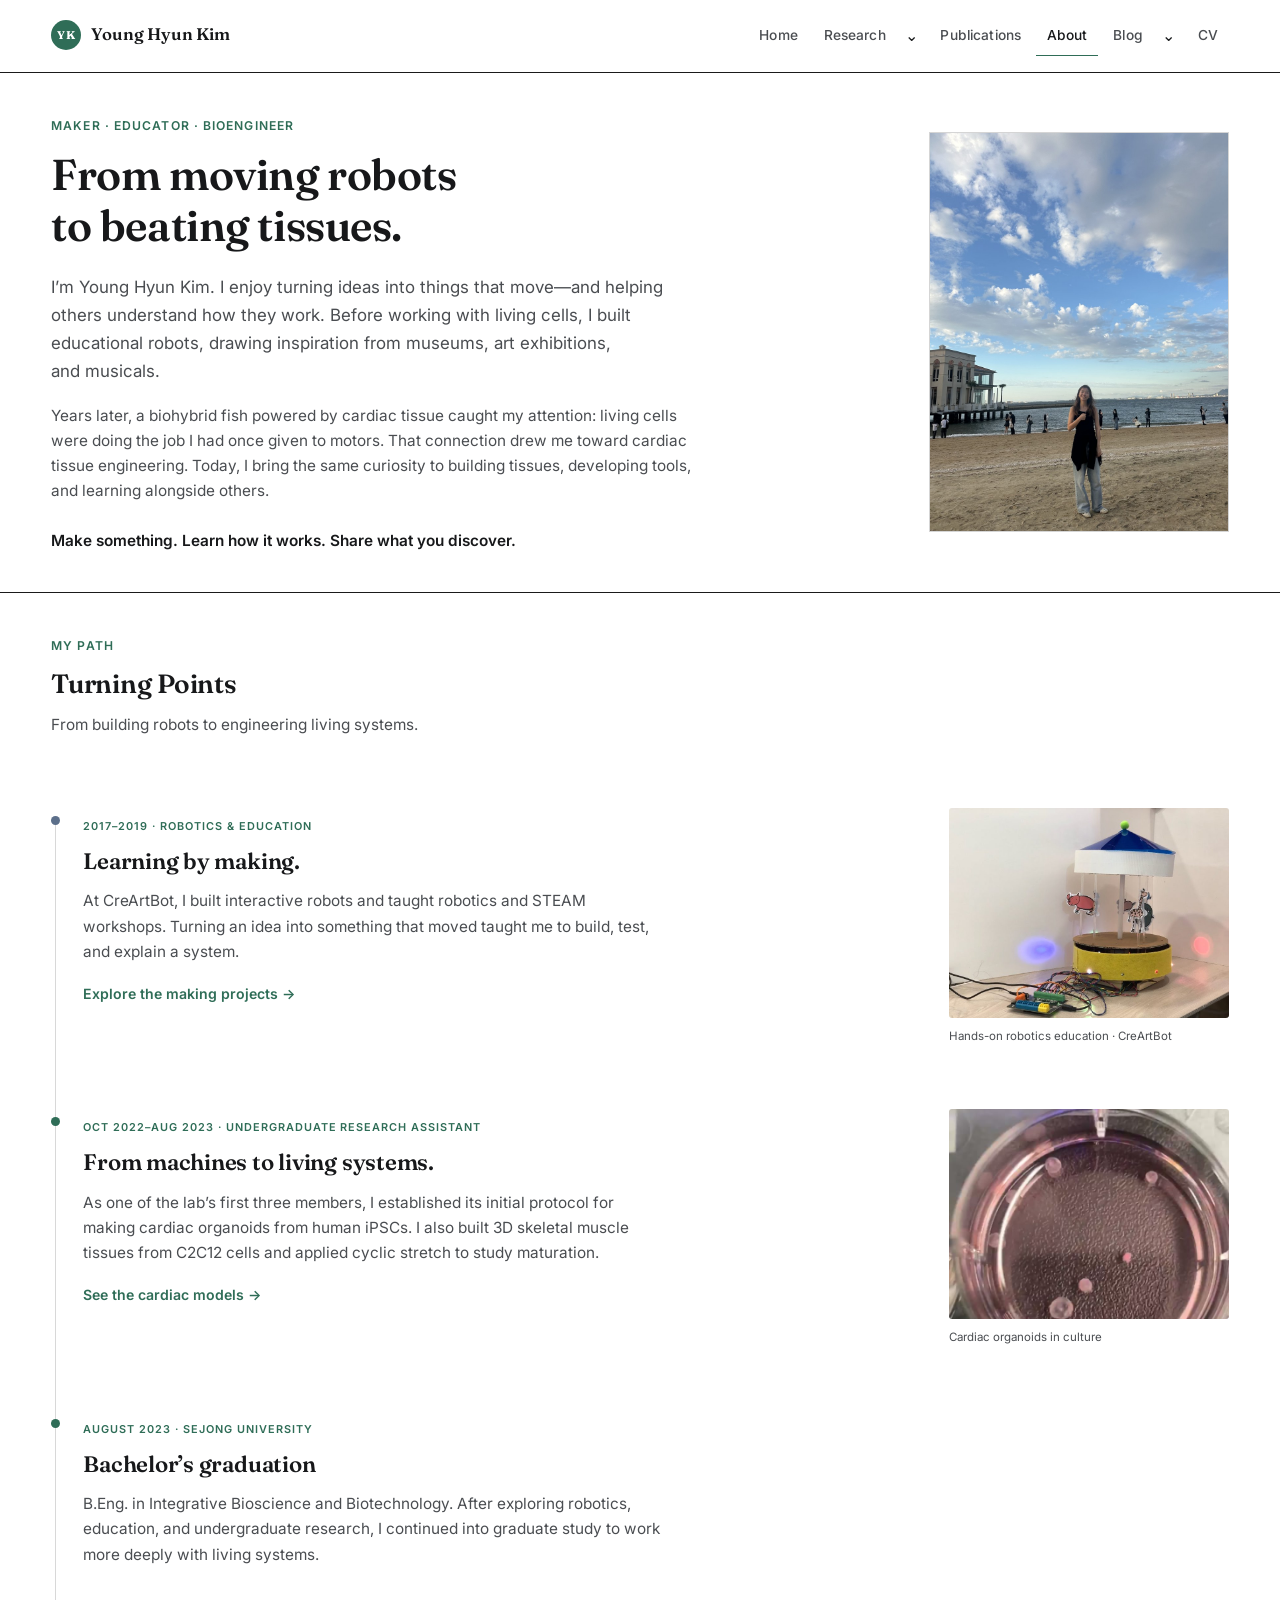
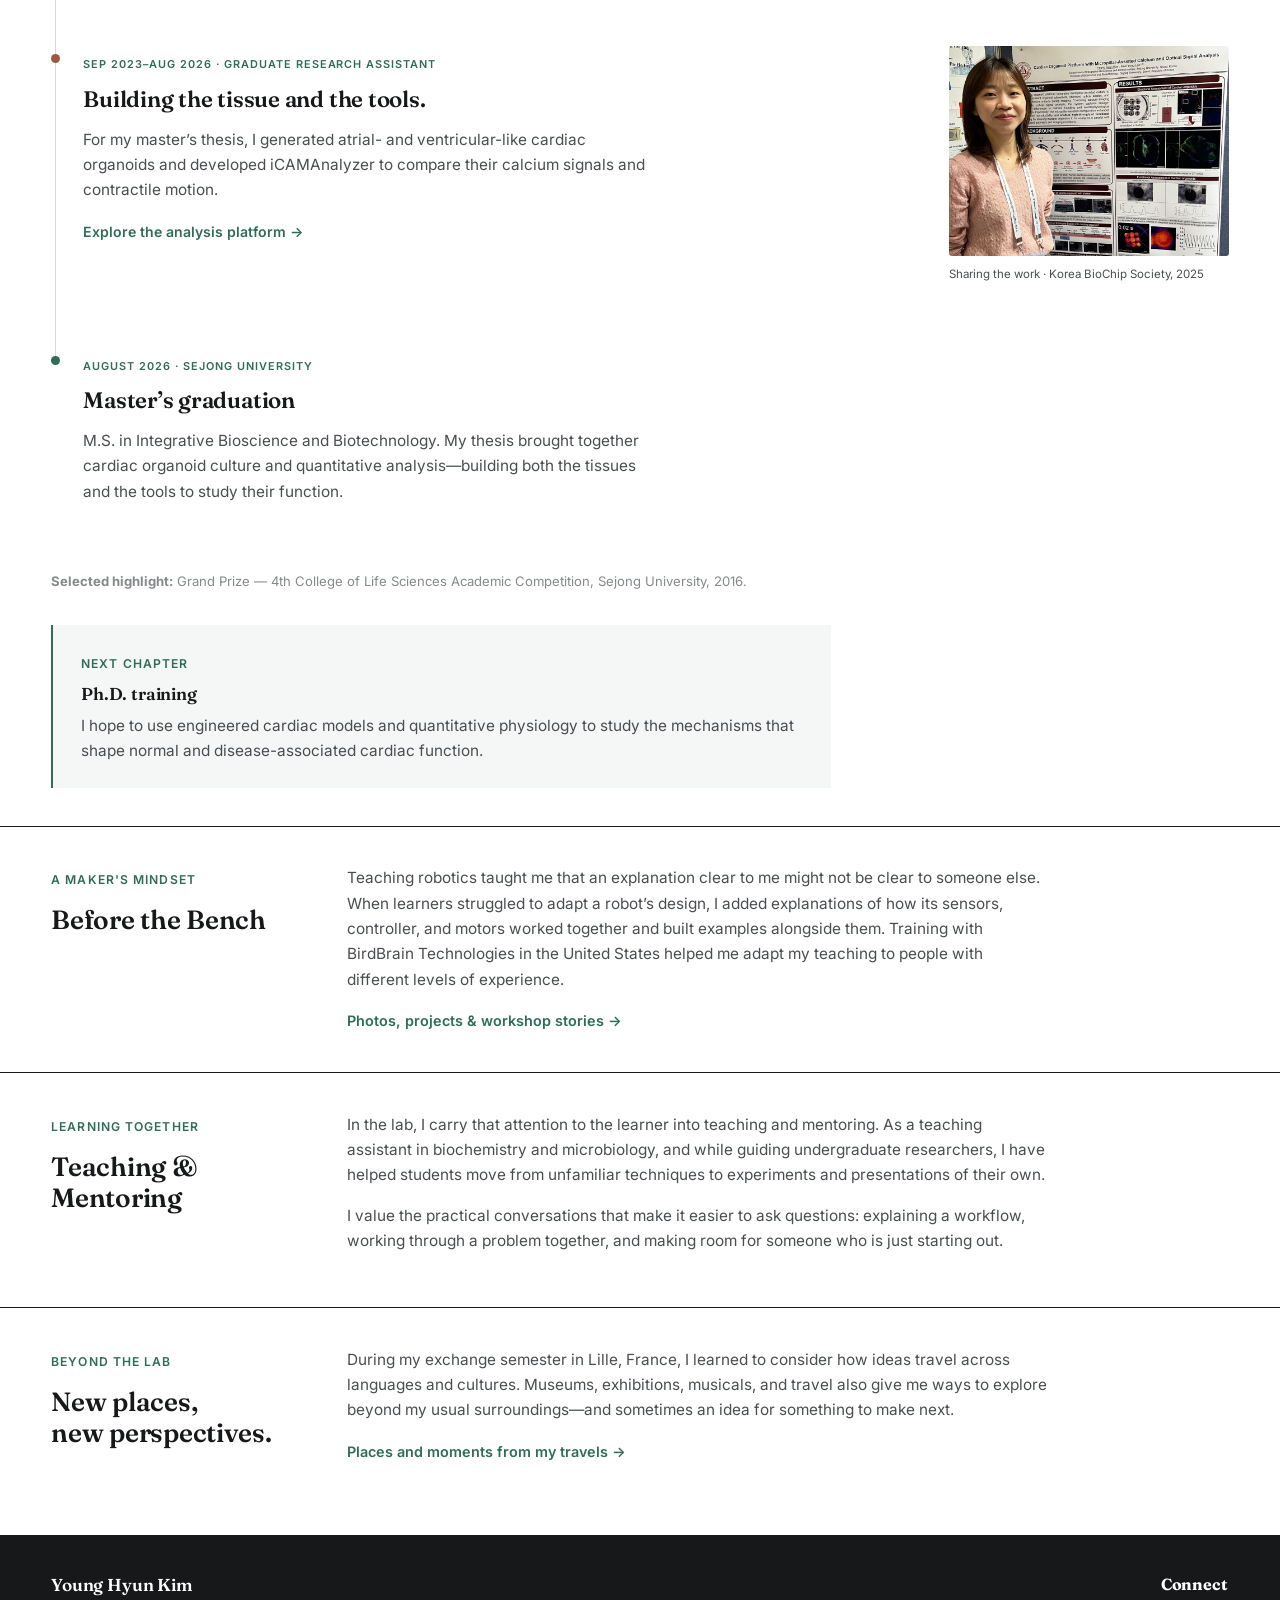
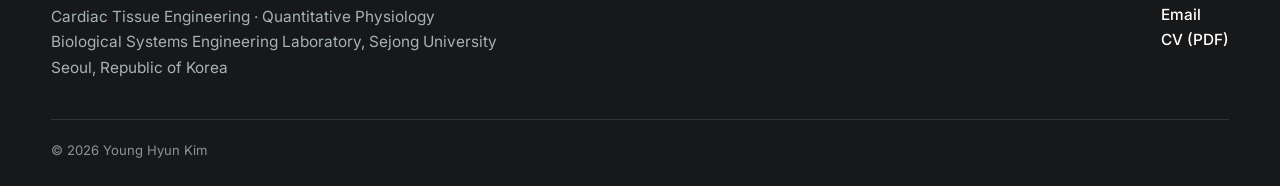
==== about.html @ 1a358a31 "Update all CV PDFs and links; add November 2026 BioChip poster" ====
<!DOCTYPE html>

<html lang="en">
<head>
<meta charset="utf-8"/>
<meta content="width=device-width, initial-scale=1.0" name="viewport"/>
<title>About — Young Hyun Kim</title>

<link href="assets/img/favicon.svg" rel="icon" type="image/svg+xml"/>
<link href="https://fonts.googleapis.com" rel="preconnect"/>
<link href="https://fonts.googleapis.com/css2?family=Fraunces:opsz,wght@9..144,400..900&amp;family=Inter:wght@400;500;600;700&amp;display=swap" rel="stylesheet"/>
<link href="css/style.css?v=20261011" rel="stylesheet"/>
<link href="css/about.css?v=20261021-pins" rel="stylesheet"/>
<meta content="Young Hyun Kim is a bioengineering researcher at Sejong University working on cardiac organoids, quantitative imaging, and instrumentation." name="description"/><meta content="About — Young Hyun Kim" property="og:title"/><meta content="Young Hyun Kim is a bioengineering researcher at Sejong University working on cardiac organoids, quantitative imaging, and instrumentation." property="og:description"/><meta content="website" property="og:type"/><meta content="https://younghyunkim1062.github.io/about.html" property="og:url"/><link href="https://younghyunkim1062.github.io/about.html" rel="canonical"/><style>.nav-links > .has-dropdown{display:flex;flex-wrap:wrap;align-items:center}.nav-links > .has-dropdown > .dropdown{flex-basis:100%}</style><link rel="stylesheet" href="css/responsive.css?v=20261107">
</head>
<body><a class="skip-link" href="#main-content">Skip to content</a>
<header class="site-header">
<nav class="nav">
<a class="brand" href="index.html"><span class="badge"><span>YK</span></span>Young Hyun Kim</a>
<button aria-label="Toggle navigation" class="nav-toggle"><span></span><span></span><span></span></button>
<ul class="nav-links">
<li><a class="nav-link" href="index.html">Home</a></li>
<li class="has-dropdown">
<a class="nav-link" href="research.html">Research</a>
<div class="dropdown"><a href="research.html">Overview</a><a href="figures.html">Figures &amp; Illustration</a></div>
</li>
<li><a class="nav-link" href="publications.html">Publications</a></li>
<li><a class="nav-link active" href="about.html">About</a></li>
<li class="has-dropdown">
<a class="nav-link" href="blog.html">Blog</a>
<div class="dropdown"><a href="blog.html">Overview</a><a href="blog-travel.html">Travel</a><a href="blog-making.html">Making</a><a href="blog-gallery.html">Under the Scope</a></div>
</li>
<li><a class="nav-link" href="assets/CV_Younghyun_Kim_20261107.pdf" rel="noopener" target="_blank">CV</a></li>
</ul>
</nav>
</header><main id="main-content">
<section class="tight about-intro">
<div class="container hero-grid">
<div>
<span class="eyebrow">Maker · Educator · Bioengineer</span>
<h1>From moving robots<br/>to beating tissues.</h1>
<p class="about-lead">I’m Young Hyun Kim. I enjoy turning ideas into things that move—and helping others understand how they work. Before working with living cells, I built educational robots, drawing inspiration from museums, art exhibitions, and musicals.</p>
<p>Years later, a biohybrid fish powered by cardiac tissue caught my attention: living cells were doing the job I had once given to motors. That connection drew me toward cardiac tissue engineering. Today, I bring the same curiosity to building tissues, developing tools, and learning alongside others.</p>
<p class="about-thread">Make something. Learn how it works. Share what you discover.</p>
</div>
<div class="about-profile-wrap"><img class="about-profile-photo" src="assets/img/profile.jpg" alt="Young Hyun Kim standing by the sea" width="900" height="1200" decoding="async"/></div>
</div>
</section>
<section aria-labelledby="turning-points-heading" class="tight section-divider" id="turning-points">
<div class="container">
<div class="section-head">
<span class="eyebrow">My path</span>
<h2 id="turning-points-heading">Turning Points</h2>
<p>From building robots to engineering living systems.</p>
</div>
<ol class="about-path">
<li class="about-path-step">
<span class="about-step-pin" style="background:var(--magenta);" aria-hidden="true"></span>
<div class="about-step-copy">
<span class="eyebrow">2017–2019 · Robotics &amp; education</span>
<h3>Learning by making.</h3>
<p>At CreArtBot, I built interactive robots and taught robotics and STEAM workshops. Turning an idea into something that moved taught me to build, test, and explain a system.</p>
<a href="blog-making.html">Explore the making projects →</a>
</div>
<figure class="about-step-media">
<a href="blog-making.html"><img src="assets/img/making/carousel.jpg" alt="A motor-driven paper carousel with LEDs and a Hummingbird controller" loading="lazy" width="1200" height="900"/></a>
<figcaption>Hands-on robotics education · CreArtBot</figcaption>
</figure>
</li>
<li class="about-path-step">
<span class="about-step-pin" style="background:var(--primary);" aria-hidden="true"></span>
<div class="about-step-copy">
<span class="eyebrow">Oct 2022–Aug 2023 · Undergraduate research assistant</span>
<h3>From machines to living systems.</h3>
<p>As one of the lab’s first three members, I established its initial protocol for making cardiac organoids from human iPSCs. I also built 3D skeletal muscle tissues from C2C12 cells and applied cyclic stretch to study maturation. </p>
<a href="research.html#models">See the cardiac models →</a>
</div>
<figure class="about-step-media">
<a href="research.html#models"><img class="about-culture-photo" src="assets/img/scope/organoid-02.jpg" alt="Cardiac organoids in a culture plate" loading="lazy" width="640" height="1138"/></a>
<figcaption>Cardiac organoids in culture</figcaption>
</figure>
</li>
<li class="about-path-step" id="bachelors-graduation">
<span class="about-step-pin" style="background:var(--primary);" aria-hidden="true"></span>
<div class="about-step-copy"><span class="eyebrow">August 2023 · Sejong University</span><h3>Bachelor’s graduation</h3><p>B.Eng. in Integrative Bioscience and Biotechnology. After exploring robotics, education, and undergraduate research, I continued into graduate study to work more deeply with living systems.</p></div>
<!-- Graduation photograph to be added when supplied by Young Hyun. -->
</li>
<li class="about-path-step">
<span class="about-step-pin" style="background:var(--coral);" aria-hidden="true"></span>
<div class="about-step-copy">
<span class="eyebrow">Sep 2023–Aug 2026 · Graduate research assistant</span>
<h3>Building the tissue and the tools.</h3>
<p>For my master’s thesis, I generated atrial- and ventricular-like cardiac organoids and developed iCAMAnalyzer to compare their calcium signals and contractile motion.</p>
<a href="research.html#icamanalyzer">Explore the analysis platform →</a>
</div>
<figure class="about-step-media">
<a href="publications.html"><img class="about-poster-photo" src="assets/img/travel/biochip-jeju-2025.jpg" alt="Young Hyun Kim presenting cardiac organoid research at the 2025 Korea BioChip Society conference" loading="lazy" width="1200" height="1600"/></a>
<figcaption>Sharing the work · Korea BioChip Society, 2025</figcaption>
</figure>
</li>
<li class="about-path-step" id="masters-graduation">
<span class="about-step-pin" style="background:var(--primary);" aria-hidden="true"></span>
<div class="about-step-copy"><span class="eyebrow">August 2026 · Sejong University</span><h3>Master’s graduation</h3><p>M.S. in Integrative Bioscience and Biotechnology. My thesis brought together cardiac organoid culture and quantitative analysis—building both the tissues and the tools to study their function.</p></div>
<!-- Graduation photograph to be added when supplied by Young Hyun. -->
</li>
</ol>
<p class="subtle about-highlight"><strong>Selected highlight:</strong> Grand Prize — 4th College of Life Sciences Academic Competition, Sejong University, 2016.</p>
<div class="about-next">
<span class="eyebrow">Next chapter</span>
<h3>Ph.D. training</h3>
<p class="mb-0">I hope to use engineered cardiac models and quantitative physiology to study the mechanisms that shape normal and disease-associated cardiac function.</p>
</div>
</div>
</section>
<section class="tight section-divider" id="before-the-bench">
<div class="container about-note">
<div><span class="eyebrow">A maker's mindset</span><h2>Before the Bench</h2></div>
<div><p>Teaching robotics taught me that an explanation clear to me might not be clear to someone else. When learners struggled to adapt a robot’s design, I added explanations of how its sensors, controller, and motors worked together and built examples alongside them. Training with BirdBrain Technologies in the United States helped me adapt my teaching to people with different levels of experience.</p><a href="blog-making.html#teaching-and-making">Photos, projects &amp; workshop stories →</a></div>
</div>
</section>
<section class="tight section-divider" id="beyond-the-lab">
<div class="container about-note">
<div><span class="eyebrow">Learning together</span><h2>Teaching &amp; Mentoring</h2></div>
<div><p>In the lab, I carry that attention to the learner into teaching and mentoring. As a teaching assistant in biochemistry and microbiology, and while guiding undergraduate researchers, I have helped students move from unfamiliar techniques to experiments and presentations of their own.</p><p>I value the practical conversations that make it easier to ask questions: explaining a workflow, working through a problem together, and making room for someone who is just starting out.</p></div>
</div>
</section>
<section class="tight section-divider" id="outside-the-lab"><div class="container about-note">
<div><span class="eyebrow">Beyond the lab</span><h2>New places, new perspectives.</h2></div>
<div><p>During my exchange semester in Lille, France, I learned to consider how ideas travel across languages and cultures. Museums, exhibitions, musicals, and travel also give me ways to explore beyond my usual surroundings—and sometimes an idea for something to make next.</p><a href="blog-travel.html">Places and moments from my travels →</a></div>
</div></section>
</main><footer class="site-footer">
<div class="container">
<div class="footer-grid">
<div>
<h3 style="color:#fff;">Young Hyun Kim</h3>
<p class="footer-identity">
<span class="footer-nowrap">Cardiac Tissue Engineering · Quantitative Physiology</span><br/>
<span class="footer-nowrap">Biological Systems Engineering Laboratory, Sejong University</span><br/>
          Seoul, Republic of Korea
        </p>
</div>
<div>
<h4 style="color:#fff;">Connect</h4>
<p><a href="mailto:younghyun.kim1062@gmail.com">Email</a><br/><a href="assets/CV_Younghyun_Kim_20261107.pdf">CV (PDF)</a></p>
</div>
</div>
<div class="footer-note">© 2026 Young Hyun Kim</div>
</div>
</footer>
<script src="js/main.js?v=20261107"></script>
</body>
</html>
---- css/style.css ----
/* ============================================================
   Young Hyun Kim — Portfolio
   Palette: journal / editorial (Science-style restraint)
   ============================================================ */

:root {
  --bg: #ffffff;
  --bg-alt: #ffffff;
  --ink: #17181a;
  --ink-soft: #4a4d51;
  --ink-faint: #86898d;

  --primary: #2f6d57;      /* deep teal — the one decorative accent (buttons, links, nav) */
  --primary-dark: #1c4335;

  /* Muted, low-chroma accents — kept ONLY where color still carries information
     (timeline dots, grad-school track numbers). Everywhere else (tags, eyebrows,
     icon badges) is flattened to ink/gray by the rules below. */
  --coral: #a1573f;        /* muted rust */
  --mustard: #8a7f52;      /* muted olive */
  --magenta: #5c6f8a;      /* muted slate blue */
  --sky: #4f8a79;          /* muted sage-teal */
  --mint: #eef2f0;         /* faint neutral tint, used only for hover states */

  --radius-lg: 4px;
  --radius-md: 3px;
  --radius-sm: 2px;
  --shadow-soft: none;
  --shadow-hover: none;
  --border-thin: 1px solid #e2e2e2;
  --rule: 1px solid #1a1a1a;

  --max-width: 1100px;
}

* { box-sizing: border-box; }

html { scroll-behavior: smooth; }

body {
  margin: 0;
  background: var(--bg);
  color: var(--ink);
  font-family: 'Inter', -apple-system, BlinkMacSystemFont, 'Segoe UI', sans-serif;
  font-size: 16px;
  line-height: 1.65;
  -webkit-font-smoothing: antialiased;
}

h1, h2, h3, h4 {
  font-family: 'Fraunces', 'Inter', sans-serif;
  color: var(--ink);
  line-height: 1.18;
  letter-spacing: -0.01em;
  margin: 0 0 0.5em;
}

h1 { font-size: clamp(1.9rem, 3.4vw, 2.7rem); font-weight: 600; }
h2 { font-size: clamp(1.3rem, 2.2vw, 1.65rem); font-weight: 600; }
h3 { font-size: 1.08rem; font-weight: 600; }

p { margin: 0 0 1em; color: var(--ink-soft); font-size: 0.96rem; }

a { color: var(--primary); text-decoration: none; border-bottom: 1px solid transparent; }
a:hover { color: var(--primary-dark); border-bottom-color: currentColor; }

img { max-width: 100%; display: block; }

.container {
  max-width: var(--max-width);
  margin: 0 auto;
  padding: 0 24px;
}

section { padding: 56px 0; }
section.tight { padding: 32px 0; }

/* ---------------- Nav ---------------- */

.site-header {
  position: sticky;
  top: 0;
  z-index: 100;
  background: rgba(255, 255, 255, 0.96);
  backdrop-filter: blur(6px);
  border-bottom: var(--rule);
}

.nav {
  max-width: var(--max-width);
  margin: 0 auto;
  padding: 16px 24px;
  display: flex;
  align-items: center;
  justify-content: space-between;
  gap: 20px;
}

.brand {
  display: flex;
  align-items: center;
  gap: 10px;
  font-family: 'Fraunces', sans-serif;
  font-weight: 600;
  font-size: 1.05rem;
  color: var(--ink);
  letter-spacing: -0.01em;
}

.brand:hover { color: var(--ink); border-bottom-color: transparent; }

.brand .badge {
  width: 30px;
  height: 30px;
  border-radius: 50%;
  background: var(--primary);
  color: #fff;
  display: flex;
  align-items: center;
  justify-content: center;
  font-size: 0.7rem;
  font-weight: 700;
  letter-spacing: 0.4px;
  flex-shrink: 0;
}

.brand .badge span {
  color: #fff;
}

.nav-links {
  display: flex;
  align-items: center;
  gap: 4px;
  list-style: none;
  margin: 0;
  padding: 0;
  flex-wrap: wrap;
}

.nav-links > li { position: relative; }

.nav-links a.nav-link {
  display: block;
  padding: 8px 12px;
  border-radius: 0;
  font-weight: 500;
  font-size: 0.86rem;
  letter-spacing: 0.01em;
  color: var(--ink-soft);
  white-space: nowrap;
  border-bottom: 1px solid transparent;
}

.nav-links a.nav-link:hover,
.nav-links a.nav-link.active {
  background: none;
  color: var(--ink);
  border-bottom-color: var(--primary);
}

.has-dropdown .dropdown {
  display: none;
  position: absolute;
  top: 110%;
  left: 0;
  background: var(--bg-alt);
  border-radius: 0;
  box-shadow: 0 4px 16px rgba(0,0,0,0.08);
  min-width: 180px;
  padding: 4px;
  border: var(--border-thin);
}

.has-dropdown:hover .dropdown,
.has-dropdown:focus-within .dropdown {
  display: block;
}

.dropdown a {
  display: block;
  padding: 8px 12px;
  border-radius: var(--radius-sm);
  color: var(--ink);
  font-weight: 500;
  font-size: 0.9rem;
}

.dropdown a:hover { background: var(--mint); color: var(--primary-dark); }

.nav-toggle {
  display: none;
  background: none;
  border: none;
  cursor: pointer;
  padding: 6px;
}

.nav-toggle span {
  display: block;
  width: 24px;
  height: 3px;
  margin: 5px 0;
  background: var(--primary-dark);
  border-radius: 2px;
}

@media (max-width: 860px) {
  .nav-toggle { display: block; }
  .nav-links {
    display: none;
    flex-direction: column;
    align-items: stretch;
    width: 100%;
    padding: 12px 0 4px;
  }
  .nav-links.open { display: flex; }
  .has-dropdown .dropdown {
    display: none;
    position: static;
    box-shadow: none;
    border: none;
    padding-left: 14px;
    margin-top: 4px;
  }
  .has-dropdown.open .dropdown { display: block; }
  .nav { flex-wrap: wrap; }
}

/* ---------------- Hero ---------------- */

.hero {
  position: relative;
  overflow: hidden;
  padding: 48px 0 40px;
  border-bottom: var(--rule);
}

.hero-blob { display: none; } /* decorative color blobs dropped for the journal look */

.hero .container { position: relative; z-index: 1; }

.hero-grid {
  display: grid;
  grid-template-columns: 1.3fr 0.9fr;
  gap: 48px;
  align-items: center;
}

@media (max-width: 780px) {
  .hero-grid { grid-template-columns: 1fr; }
}

.eyebrow {
  display: inline-flex;
  align-items: center;
  gap: 8px;
  background: none;
  color: var(--primary);
  font-weight: 600;
  font-size: 0.76rem;
  letter-spacing: 0.09em;
  text-transform: uppercase;
  padding: 0;
  border-radius: 0;
  margin-bottom: 14px;
}

.hero-photo-frame {
  width: 100%;
  aspect-ratio: 1;
  border-radius: var(--radius-sm);
  background: var(--ink);
  padding: 1px;
  box-shadow: none;
}

.hero-photo-frame .inner {
  width: 100%;
  height: 100%;
  border-radius: calc(var(--radius-lg) - 8px);
  background: var(--bg-alt) center/cover no-repeat;
  display: flex;
  align-items: center;
  justify-content: center;
  color: var(--ink-faint);
  font-size: 0.9rem;
  text-align: center;
  overflow: hidden;
}

.hero-photo-frame.video-frame {
  position: relative;
  overflow: hidden;
}

.hero-photo-frame.video-frame .organoid-video {
  width: 100%;
  height: 100%;
  border-radius: calc(var(--radius-lg) - 8px);
  object-fit: cover;
  display: block;
  background: #1a0a12;
}

.hero-photo-frame.video-frame .video-hover-caption {
  position: absolute;
  left: 10px;
  right: 10px;
  bottom: 10px;
  padding: 12px 16px;
  border-radius: calc(var(--radius-lg) - 8px);
  background: linear-gradient(transparent, rgba(10, 5, 8, 0.78) 55%);
  color: #fff;
  font-size: 0.82rem;
  font-weight: 600;
  line-height: 1.4;
  opacity: 0;
  transform: translateY(6px);
  transition: opacity 0.22s ease, transform 0.22s ease;
  pointer-events: none;
}

.hero-photo-frame.video-frame:hover .video-hover-caption,
.hero-photo-frame.video-frame:focus-within .video-hover-caption {
  opacity: 1;
  transform: translateY(0);
}

.hero-video-caption {
  margin-top: 10px;
  text-align: center;
  font-size: 0.78rem;
  color: var(--ink-faint);
  line-height: 1.5;
}

.hero-video-caption strong {
  display: block;
  color: var(--ink-soft);
  font-weight: 600;
}

/* Small profile photo, relocated to the footer's Connect column */
.footer-avatar {
  width: 56px;
  height: 56px;
  border-radius: 50%;
  overflow: hidden;
  background: rgba(255,255,255,0.25);
  padding: 2px;
  margin-bottom: 12px;
}

.footer-avatar .inner {
  width: 100%;
  height: 100%;
  border-radius: 50%;
  background: rgba(255,255,255,0.08) center/cover no-repeat;
  display: flex;
  align-items: center;
  justify-content: center;
  color: rgba(255,255,255,0.55);
  font-size: 0.55rem;
  text-align: center;
  line-height: 1.3;
  overflow: hidden;
}

.btn-row { display: flex; flex-wrap: wrap; gap: 10px; margin-top: 22px; }

.btn {
  display: inline-flex;
  align-items: center;
  gap: 8px;
  padding: 10px 18px;
  border-radius: var(--radius-sm);
  font-weight: 600;
  font-size: 0.86rem;
  border: 1px solid var(--ink);
  cursor: pointer;
  transition: background 0.15s ease, color 0.15s ease;
}

.btn:hover { transform: none; }

.btn-primary { background: var(--ink); color: #fff; box-shadow: none; }
.btn-primary:hover { background: var(--primary); border-color: var(--primary); color: #fff; box-shadow: none; }

.btn-outline { background: transparent; border-color: #ccc; color: var(--ink); }
.btn-outline:hover { background: none; border-color: var(--ink); color: var(--ink); }

/* ---------------- Cards / grids ---------------- */

.grid {
  display: grid;
  gap: 24px;
}

.grid-2 { grid-template-columns: repeat(2, 1fr); }
.grid-3 { grid-template-columns: repeat(3, 1fr); }
.grid-4 { grid-template-columns: repeat(4, 1fr); }

@media (max-width: 900px) {
  .grid-3, .grid-4 { grid-template-columns: repeat(2, 1fr); }
}
@media (max-width: 620px) {
  .grid-2, .grid-3, .grid-4 { grid-template-columns: 1fr; }
}

.card {
  background: var(--bg-alt);
  border-radius: var(--radius-sm);
  padding: 24px;
  box-shadow: none;
  border: var(--border-thin);
  transition: border-color 0.15s ease;
}

.card:hover { transform: none; box-shadow: none; border-color: #bbb; }

.card .icon-badge {
  width: 32px;
  height: 32px;
  border-radius: var(--radius-sm);
  display: flex;
  align-items: center;
  justify-content: center;
  font-size: 1.1rem;
  margin-bottom: 12px;
  background: none !important;
  color: var(--primary);
}

.tag {
  display: inline-block;
  font-size: 0.7rem;
  font-weight: 600;
  letter-spacing: 0.06em;
  text-transform: uppercase;
  padding: 0;
  border-radius: 0;
  background: none;
  color: var(--ink-faint);
  margin: 0 12px 6px 0;
}

.tag.coral, .tag.mustard, .tag.magenta { background: none; color: var(--ink-faint); }

/* section headers */

.section-head { max-width: 700px; margin-bottom: 40px; }
.section-head .eyebrow { margin-bottom: 12px; }

.bg-tint {
  background: var(--bg-alt);
  border-top: var(--rule);
  border-bottom: none;
}

/* ---------------- Timeline (research / education) ---------------- */

.timeline-item {
  display: grid;
  grid-template-columns: 160px 1fr;
  gap: 24px;
  padding: 20px 0;
  border-bottom: var(--border-thin);
}

.timeline-item:last-child { border-bottom: none; }

.timeline-item .when {
  font-weight: 600;
  color: var(--ink-faint);
  font-size: 0.82rem;
  letter-spacing: 0.03em;
  text-transform: uppercase;
}

@media (max-width: 620px) {
  .timeline-item { grid-template-columns: 1fr; gap: 6px; }
}

/* Milestone timeline (main page) */
.milestones { position: relative; max-width: 780px; margin-top: 4px; }
.milestones::before {
  content: '';
  position: absolute;
  left: 4px;
  top: 6px;
  bottom: 6px;
  width: 1px;
  background: #d8d8d8;
  border-radius: 0;
}
.milestone { position: relative; padding-left: 32px; padding-bottom: 26px; }
.milestone:last-child { padding-bottom: 0; }
.milestone .dot {
  position: absolute;
  left: 0;
  top: 5px;
  width: 9px;
  height: 9px;
  border-radius: 50%;
  border: none;
  box-sizing: border-box;
  /* background color comes from the inline style on each .dot (muted --sky/--coral/etc) —
     kept intentionally so the timeline stays scannable, unlike the flattened tags/eyebrows */
}
.milestone .yr {
  display: block;
  font-family: 'Inter', sans-serif;
  font-weight: 600;
  font-size: 0.82rem;
  letter-spacing: 0.03em;
  color: var(--ink-faint);
  line-height: 1.2;
  margin-bottom: 4px;
}

.milestone .chapter {
  font-weight: 700;
  color: var(--ink);
  font-size: 1.03rem;
  margin: 0 0 6px;
}

.milestone-photo {
  width: 100%;
  max-width: 280px;
  aspect-ratio: 4/3;
  margin-top: 12px;
  border-radius: var(--radius-sm);
  background: linear-gradient(135deg, var(--mint), var(--sky));
  display: flex;
  align-items: center;
  justify-content: center;
  color: rgba(255,255,255,0.85);
  font-size: 0.78rem;
  text-align: center;
  padding: 10px;
}

.milestone .tagline {
  font-style: italic;
  color: var(--ink-soft);
  margin-top: 6px;
}

/* ---------------- Publications ---------------- */

.pub-item {
  display: flex;
  gap: 18px;
  padding: 22px 0;
  border-bottom: var(--border-thin);
}

.pub-item:last-child { border-bottom: none; }

.pub-year {
  flex-shrink: 0;
  width: 64px;
  height: 64px;
  border-radius: var(--radius-sm);
  background: none;
  border: var(--border-thin);
  color: var(--primary-dark);
  display: flex;
  align-items: center;
  justify-content: center;
  font-weight: 800;
  font-family: 'Fraunces', sans-serif;
  font-size: 1.05rem;
}

.pub-title { font-weight: 700; color: var(--ink); margin-bottom: 4px; }
.pub-meta { font-size: 0.9rem; color: var(--ink-faint); }

/* ---------------- Protocols (research sub-tab) ---------------- */

.protocol-card {
  background: var(--bg-alt);
  border-radius: var(--radius-md);
  border: 2px dashed rgba(47,109,87,0.25);
  padding: 24px;
}

.protocol-card .lock {
  font-size: 0.78rem;
  font-weight: 700;
  color: var(--coral);
  text-transform: uppercase;
  letter-spacing: 0.05em;
  margin-bottom: 8px;
  display: block;
}

/* ---------------- Blog ---------------- */

.blog-subnav {
  display: flex;
  gap: 10px;
  margin-bottom: 36px;
  flex-wrap: wrap;
}

.blog-subnav a {
  padding: 10px 18px;
  border-radius: 999px;
  background: var(--bg-alt);
  border: var(--border-thin);
  font-weight: 700;
  color: var(--ink);
  font-size: 0.9rem;
}

.blog-subnav a.active,
.blog-subnav a:hover {
  background: var(--magenta);
  border-color: var(--magenta);
  color: #fff;
}

.post-card .thumb {
  width: 100%;
  aspect-ratio: 16/10;
  border-radius: var(--radius-sm);
  background: linear-gradient(135deg, var(--mint), var(--sky));
  margin-bottom: 14px;
  display: flex;
  align-items: center;
  justify-content: center;
  color: rgba(255,255,255,0.85);
  font-size: 0.85rem;
  overflow: hidden;
}

.post-card .thumb img { width: 100%; height: 100%; object-fit: cover; }

/* ---------------- Travel map ---------------- */

.map-filters {
  display: flex;
  gap: 10px;
  margin-bottom: 20px;
  flex-wrap: wrap;
}

.map-filter-btn {
  display: inline-flex;
  align-items: center;
  gap: 8px;
  padding: 8px 16px;
  border-radius: 999px;
  background: var(--bg-alt);
  border: var(--border-thin);
  font-weight: 700;
  font-size: 0.85rem;
  font-family: inherit;
  color: var(--ink);
  cursor: pointer;
  transition: background 0.15s ease, color 0.15s ease;
}

.map-filter-btn .dot {
  width: 10px;
  height: 10px;
  border-radius: 50%;
  display: inline-block;
}

.map-filter-btn:hover { background: var(--mint); }

.map-filter-btn.active {
  background: var(--primary);
  border-color: var(--primary);
  color: #fff;
}

.map-filter-btn.active .dot {
  box-shadow: 0 0 0 2px rgba(255, 255, 255, 0.7);
}

#travel-map {
  width: 100%;
  height: auto;
  background: #e9f0ea;
  border-radius: var(--radius-lg);
  border: var(--border-thin);
  box-shadow: var(--shadow-soft);
}

#travel-map .country {
  fill: var(--mint);
  stroke: var(--bg-alt);
  stroke-width: 0.6;
  transition: fill 0.15s ease;
}

#travel-map .country:hover {
  fill: var(--sky);
}

.map-pin {
  cursor: pointer;
  transition: transform 0.15s ease;
  transform-origin: center;
}

.map-pin:hover { transform: scale(1.3); }

#travel-detail {
  margin-top: 28px;
  background: var(--bg-alt);
  border-radius: var(--radius-md);
  border: var(--border-thin);
  padding: 28px;
  display: none;
}

#travel-detail.visible { display: block; }

/* ---------------- Under the Scope (photo/video gallery) ---------------- */

.scope-grid {
  display: grid;
  grid-template-columns: repeat(3, 1fr);
  gap: 14px;
}

@media (max-width: 900px) {
  .scope-grid { grid-template-columns: repeat(2, 1fr); }
}
@media (max-width: 560px) {
  .scope-grid { grid-template-columns: 1fr; }
}

.scope-item {
  position: relative;
  aspect-ratio: 1;
  border-radius: var(--radius-md);
  overflow: hidden;
  background: var(--bg-alt);
  border: var(--border-thin);
}

.scope-item.wide { aspect-ratio: 16/10; }

.scope-item img,
.scope-item video {
  width: 100%;
  height: 100%;
  object-fit: cover;
  display: block;
}

.scope-item .scope-placeholder {
  width: 100%;
  height: 100%;
  display: flex;
  align-items: center;
  justify-content: center;
  color: var(--ink-faint);
  background: linear-gradient(135deg, var(--mint), var(--sky));
}

.scope-caption {
  position: absolute;
  left: 0;
  right: 0;
  bottom: 0;
  padding: 10px 12px 8px;
  background: linear-gradient(transparent, rgba(20, 30, 24, 0.72));
  color: #fff;
  font-size: 0.78rem;
  font-weight: 600;
  line-height: 1.3;
}

.scope-item .video-badge {
  position: absolute;
  top: 10px;
  right: 10px;
  width: 26px;
  height: 26px;
  border-radius: 50%;
  background: rgba(20, 30, 24, 0.55);
  color: #fff;
  display: flex;
  align-items: center;
  justify-content: center;
}

/* ---------------- Scientific Illustration gallery + lightbox ---------------- */

.illus-grid {
  display: grid;
  grid-template-columns: repeat(3, 1fr);
  gap: 20px;
}

@media (max-width: 860px) {
  .illus-grid { grid-template-columns: 1fr; }
}

.illus-item {
  display: block;
  width: 100%;
  text-align: left;
  background: var(--bg-alt);
  border: var(--border-thin);
  border-radius: var(--radius-md);
  padding: 0;
  cursor: pointer;
  overflow: hidden;
  font-family: inherit;
  box-shadow: var(--shadow-soft);
  transition: transform 0.18s ease, box-shadow 0.18s ease;
}

.illus-item:hover { transform: translateY(-4px); box-shadow: var(--shadow-hover); }

.illus-item .illus-thumb {
  width: 100%;
  aspect-ratio: 4/3;
  background: linear-gradient(135deg, var(--mint), var(--sky));
  display: flex;
  align-items: center;
  justify-content: center;
  overflow: hidden;
  color: rgba(255,255,255,0.85);
  font-size: 0.8rem;
  text-align: center;
  padding: 12px;
}

.illus-item .illus-thumb img {
  width: 100%;
  height: 100%;
  object-fit: cover;
  object-position: top center;
  display: block;
}

/* For dense publication figures — show the whole figure, not a crop */
.illus-thumb.contain { background: #fff; padding: 8px; }
.illus-thumb.contain img { object-fit: contain; object-position: center; }

.illus-item .illus-caption {
  padding: 14px 16px;
}

.illus-item .illus-caption .label {
  display: block;
  font-weight: 700;
  color: var(--ink);
  font-size: 0.92rem;
  margin-bottom: 2px;
}

.illus-item .illus-caption .desc {
  display: block;
  color: var(--ink-faint);
  font-size: 0.82rem;
  line-height: 1.4;
}

.illus-item .zoom-hint {
  position: absolute;
}

#lightbox {
  position: fixed;
  inset: 0;
  z-index: 300;
  background: rgba(15, 20, 17, 0.92);
  display: none;
  align-items: center;
  justify-content: center;
  padding: 40px 24px;
}

#lightbox.open { display: flex; }

#lightbox img {
  max-width: 100%;
  max-height: 82vh;
  border-radius: var(--radius-sm);
  box-shadow: 0 20px 60px rgba(0,0,0,0.5);
  background: #fff;
}

.lightbox-caption {
  color: rgba(255,255,255,0.85);
  text-align: center;
  font-size: 0.88rem;
  margin-top: 14px;
  max-width: 700px;
}

.lightbox-close {
  position: absolute;
  top: 20px;
  right: 26px;
  background: rgba(255,255,255,0.12);
  color: #fff;
  border: none;
  width: 40px;
  height: 40px;
  border-radius: 50%;
  font-size: 1.3rem;
  cursor: pointer;
  line-height: 1;
}

.lightbox-close:hover { background: rgba(255,255,255,0.25); }

/* Inline text button that opens the lightbox (award / figure "View ..." links).
   Also carries .illus-item on the element so the older cached main.js still binds it. */
.link-btn {
  display: inline !important;
  width: auto !important;
  border: none !important;
  border-radius: 0 !important;
  box-shadow: none !important;
  padding: 0 !important;
  margin: 0 !important;
  background: none !important;
  overflow: visible !important;
  cursor: pointer;
  font: inherit;
  font-weight: 600;
  color: var(--primary);
}
.link-btn:hover { color: var(--primary-dark); text-decoration: underline; transform: none !important; }

/* ---------------- Footer ---------------- */

.site-footer {
  background: var(--ink);
  color: #b9bcc0;
  padding: 40px 0 24px;
  margin-top: 32px;
}

.site-footer a { color: #fff; font-weight: 500; border-bottom-color: transparent; }
.site-footer a:hover { color: #fff; border-bottom-color: #fff; }

.footer-grid {
  display: flex;
  justify-content: space-between;
  gap: 24px;
  flex-wrap: wrap;
  margin-bottom: 24px;
}

.footer-note {
  font-size: 0.82rem;
  color: rgba(214, 232, 230, 0.6);
  border-top: 1px solid rgba(255,255,255,0.12);
  padding-top: 20px;
}

/* ---------------- Research loop (Research page framework diagram) ---------------- */

.research-loop {
  display: grid;
  grid-template-columns: repeat(4, 1fr);
  gap: 0;
  margin: 8px 0 4px;
  align-items: stretch;
}

.loop-stage {
  position: relative;
  padding: 20px 18px 22px;
  border: var(--border-thin);
  border-left: none;
}

.loop-stage:first-child { border-left: var(--border-thin); }

.loop-stage.is-current { border-top: 2px solid var(--primary); }
.loop-stage.is-future {
  border-top: 2px dashed var(--ink-faint);
  background: var(--mint);
}

.loop-stage .loop-num {
  font-family: 'Fraunces', sans-serif;
  font-weight: 600;
  font-size: 0.78rem;
  color: var(--ink-faint);
  letter-spacing: 0.04em;
  margin-bottom: 6px;
}

.loop-stage h4 { margin: 0 0 4px; font-size: 1rem; }
.loop-stage .loop-sub { color: var(--ink-faint); font-size: 0.82rem; margin: 0 0 10px; }
.loop-tags { color: var(--ink-soft); font-size: 0.8rem; line-height: 1.5; margin: 0; }

.loop-badge {
  display: inline-block;
  font-size: 0.65rem;
  font-weight: 700;
  letter-spacing: 0.06em;
  text-transform: uppercase;
  padding: 2px 8px;
  border-radius: 999px;
  margin-bottom: 10px;
}

.loop-badge.current { background: var(--primary); color: #fff; }
.loop-badge.future { background: none; border: 1px solid var(--ink-faint); color: var(--ink-faint); }

.loop-arrow-row {
  display: flex;
  justify-content: space-between;
  padding: 0 6px;
  margin-top: -1px;
  pointer-events: none;
}

.loop-arrow-row span {
  transform: translateY(-50%);
  color: var(--ink-faint);
  font-size: 1rem;
  background: var(--bg-alt);
  width: 20px;
  text-align: center;
}

.loop-back-note {
  display: flex;
  align-items: center;
  gap: 8px;
  margin-top: 18px;
  font-size: 0.85rem;
  color: var(--ink-faint);
}

@media (max-width: 860px) {
  .research-loop, .research-loop.cols-3 { grid-template-columns: 1fr; }
  .loop-stage { border-left: var(--border-thin) !important; border-top: var(--border-thin) !important; }
  .loop-stage.is-current { border-left: 2px solid var(--primary) !important; }
  .loop-stage.is-future { border-left: 2px dashed var(--ink-faint) !important; }
  .loop-arrow-row { display: none; }
}

/* Neutral 3-step narrative flow (Future Research Focus diagram) — reuses .loop-stage's
   box but without the current/future color-coding, since these are pipeline stages,
   not a timeline. */
.research-loop.cols-3 { grid-template-columns: repeat(3, 1fr); }
.loop-arrow-row.cols-3 { justify-content: space-evenly; }

/* Divider marking the switch from completed M.S. work to Ph.D. future direction */
.phd-divider {
  display: flex;
  align-items: center;
  gap: 14px;
  max-width: var(--max-width);
  margin: 0 auto;
  padding: 0 24px;
}

.phd-divider::before, .phd-divider::after {
  content: '';
  flex: 1;
  border-top: 2px dashed var(--ink-faint);
}

.phd-divider span {
  flex-shrink: 0;
  font-size: 0.72rem;
  font-weight: 600;
  letter-spacing: 0.05em;
  text-transform: uppercase;
  color: var(--ink-faint);
}

.future-zone { background: var(--mint); }

/* Compact skill pills (replaces long CV-style skill cards on Research page) */
.skill-pills { display: flex; flex-wrap: wrap; gap: 10px; margin-top: 18px; }

.skill-pill {
  display: inline-block;
  padding: 7px 16px;
  border-radius: 999px;
  border: var(--border-thin);
  font-size: 0.82rem;
  font-weight: 600;
  color: var(--ink-soft);
}

a.skill-pill { transition: border-color 0.15s ease, color 0.15s ease; }
a.skill-pill:hover { border-color: var(--primary); color: var(--primary); }

/* Research Starter Kit — "Notes I plan to share" / "Tools I use" lists */
.note-list { border-top: var(--border-thin); margin-top: 8px; max-width: 760px; }
.note-item { padding: 15px 0; border-bottom: var(--border-thin); }
.note-item strong { display: block; color: var(--ink); font-size: 0.97rem; margin-bottom: 3px; }
.note-item p { margin: 0; font-size: 0.92rem; }

.card.future-card {
  border: 1px dashed var(--ink-faint);
  background: var(--bg-alt);
}

/* Excitation -> Ca2+ -> Contraction flow line */
.ec-flow {
  display: flex;
  align-items: center;
  justify-content: center;
  gap: 14px;
  flex-wrap: wrap;
  font-family: 'Fraunces', sans-serif;
  font-weight: 600;
  font-size: 1.1rem;
  color: var(--ink);
  margin: 6px 0 30px;
}

.ec-flow .arrow { color: var(--ink-faint); font-weight: 400; }

.measure-columns {
  display: grid;
  grid-template-columns: 1fr auto 1fr;
  gap: 24px;
  align-items: start;
}

.measure-columns .divider-label {
  writing-mode: vertical-rl;
  text-orientation: mixed;
  color: var(--ink-faint);
  font-size: 0.75rem;
  letter-spacing: 0.05em;
  text-transform: uppercase;
  align-self: center;
  white-space: nowrap;
}

@media (max-width: 780px) {
  .measure-columns { grid-template-columns: 1fr; }
  .measure-columns .divider-label { writing-mode: horizontal-tb; text-align: center; }
}

/* utility */
.mb-0 { margin-bottom: 0 !important; }
.text-center { text-align: center; }
.subtle { color: var(--ink-faint); font-size: 0.9rem; }


/* ---------------- Home: research flow + editorial featured publication ---------------- */

.section-link {
  margin-top: 14px;
  margin-bottom: 0;
  font-size: 0.9rem;
  font-weight: 600;
}

.section-divider {
  border-top: var(--rule);
}

/* Desktop-only connector: BUILD -> MEASURE -> ASK NEXT */
.research-flow {
  position: relative;
}

.research-flow .flow-card {
  position: relative;
  overflow: visible;
}

@media (min-width: 901px) {
  .research-flow .flow-card:not(:last-child)::before {
    content: '';
    position: absolute;
    top: 50%;
    right: -20px;
    width: 15px;
    border-top: 1px solid #bfc4c2;
    transform: translateY(-50%);
    pointer-events: none;
  }

  .research-flow .flow-card:not(:last-child)::after {
    content: '';
    position: absolute;
    top: 50%;
    right: -20px;
    width: 6px;
    height: 6px;
    border-top: 1px solid #8f9693;
    border-right: 1px solid #8f9693;
    transform: translateY(-50%) rotate(45deg);
    pointer-events: none;
  }
}

.featured-pub {
  display: grid;
  grid-template-columns: minmax(190px, 240px) 1fr;
  gap: 38px;
  align-items: start;
  padding: 6px 0 8px;
}

.featured-pub-image {
  display: block;
  border: var(--border-thin);
  background: #fff;
  padding: 8px;
  aspect-ratio: 4 / 3;
  overflow: hidden;
}

.featured-pub-image:hover {
  border-bottom-color: #bbb;
}

.featured-pub-image img {
  width: 100%;
  height: 100%;
  object-fit: contain;
}

.featured-pub-copy {
  min-width: 0;
}

.featured-pub-meta {
  display: flex;
  align-items: center;
  flex-wrap: wrap;
  gap: 0;
  margin-bottom: 13px;
  color: var(--ink-soft);
  font-size: 0.76rem;
  letter-spacing: 0.035em;
  text-transform: uppercase;
}

.featured-pub-meta span {
  display: inline-flex;
  align-items: center;
}

.featured-pub-meta span:not(:last-child)::after {
  content: '';
  width: 1px;
  height: 15px;
  background: #d6d6d6;
  margin: 0 12px;
}

.featured-pub-meta .featured-pub-journal {
  color: var(--primary);
  font-weight: 700;
}

.featured-pub-title {
  font-family: 'Fraunces', 'Inter', sans-serif;
  font-size: clamp(1.35rem, 2.1vw, 1.8rem);
  font-weight: 600;
  line-height: 1.22;
  margin: 0 0 10px;
  max-width: 760px;
}

.featured-pub-authors {
  margin-bottom: 10px;
  color: var(--ink-faint);
  font-size: 0.84rem;
}

.featured-pub-summary {
  max-width: 760px;
  margin-bottom: 15px;
}

.featured-pub-links {
  display: flex;
  flex-wrap: wrap;
  gap: 18px;
  font-size: 0.86rem;
  font-weight: 600;
}

@media (max-width: 700px) {
  .featured-pub {
    grid-template-columns: 1fr;
    gap: 22px;
  }

  .featured-pub-image {
    max-width: 320px;
  }

  .featured-pub-meta {
    line-height: 1.8;
  }

  .featured-pub-meta span:not(:last-child)::after {
    margin: 0 8px;
  }
}


/* Home-page polish: spacing, hierarchy, and publication proportions */
.home-research-section .section-head,
.featured-publication-section .section-head,
.home-turning-points-section .section-head,
.home-blog-section .section-head {
  margin-bottom: 32px;
}

.home-research-section,
.featured-publication-section,
.home-turning-points-section,
.home-blog-section {
  padding-top: 52px;
  padding-bottom: 52px;
}

.home-research-section .card {
  padding: 22px 22px 24px;
}

.home-research-section .card h3 {
  margin-bottom: 8px;
}

.featured-pub {
  grid-template-columns: 220px minmax(0, 1fr);
  gap: 34px;
  align-items: center;
}

.featured-pub-image {
  width: 220px;
  aspect-ratio: 4 / 3;
}

.featured-pub-title {
  font-size: clamp(1.28rem, 1.9vw, 1.68rem);
  line-height: 1.24;
}

.featured-pub-summary {
  font-size: 0.92rem;
  line-height: 1.6;
}

.featured-pub-links {
  margin-top: 2px;
}

@media (max-width: 700px) {
  .home-research-section,
  .featured-publication-section,
  .home-turning-points-section,
  .home-blog-section {
    padding-top: 44px;
    padding-bottom: 44px;
  }

  .home-research-section .section-head,
  .featured-publication-section .section-head,
  .home-turning-points-section .section-head,
  .home-blog-section .section-head {
    margin-bottom: 26px;
  }

  .featured-pub {
    grid-template-columns: 1fr;
    gap: 20px;
  }

  .featured-pub-image {
    width: 100%;
    max-width: 320px;
  }
}


/* Publications page: expanded editorial featured paper */
.publications-featured {
  padding: 4px 0 8px;
}

.publications-featured .featured-pub-role {
  margin: 12px 0 0;
  max-width: 760px;
  font-size: 0.92rem;
  color: var(--ink-soft);
}

.publications-featured .featured-pub-role strong {
  color: var(--ink);
}


/* About profile photo */
.about-profile-wrap {
  width: 100%;
  max-width: 390px;
  margin-left: auto;
  align-self: center;
}

.about-profile-photo {
  display: block;
  width: 100%;
  height: auto;
  border: 1px solid rgba(26, 26, 26, 0.18);
  background: #fff;
}

@media (max-width: 780px) {
  .about-profile-wrap {
    max-width: 420px;
    margin: 28px 0 0;
  }
}


/* Home research-at-a-glance visual cards */
.research-flow-visual .flow-card {
  padding-top: 18px;
}

.research-card-visual {
  height: 168px;
  margin: -2px -2px 18px;
  padding: 4px 2px 0;
  display: flex;
  align-items: center;
  justify-content: center;
}

.research-card-visual svg {
  width: 100%;
  height: 100%;
  overflow: visible;
}

.research-card-visual .svg-label {
  font-family: Inter, sans-serif;
  font-size: 11px;
  fill: #68737a;
}

@media (max-width: 900px) {
  .research-card-visual {
    height: 150px;
  }
}

@media (max-width: 680px) {
  .research-card-visual {
    height: 170px;
  }
}


.footer-identity {
  color: rgba(214,232,230,0.75);
  max-width: 560px;
}

.footer-nowrap {
  white-space: nowrap;
}

@media (max-width: 640px) {
  .footer-nowrap {
    white-space: normal;
  }
}

/* Evidence and clearly labelled placeholders. */
.lead {font-size:1.12rem;line-height:1.8;max-width:850px;}
.reading-copy {max-width:850px;}
.research-intro h1 {max-width:1000px;}
.research-jumps {display:flex;flex-wrap:wrap;gap:12px 24px;margin-top:28px;}
.research-jumps a {border-bottom:1px solid currentColor;padding-bottom:4px;}
.evidence-grid {display:grid;grid-template-columns:1fr 1fr;gap:36px;align-items:start;margin-top:28px;}
.asset-placeholder {margin:0;min-height:245px;padding:32px;border:1px dashed #78938b;background:#f3f6f2;display:flex;flex-direction:column;justify-content:center;}
.asset-placeholder h3 {margin:12px 0;}
.asset-placeholder figcaption,.asset-placeholder p {font-size:.93rem;line-height:1.7;color:var(--ink-soft);}
.placeholder-label,.status-label {font-size:.75rem;font-weight:700;letter-spacing:.06em;text-transform:uppercase;}
.placeholder-label {color:#53665d;}
.status-label {display:inline-block;color:#245c47;margin-bottom:16px;padding:6px 10px;border:1px solid #b5ccc0;}
.status-label.ongoing {color:#785014;border-color:#d7be98;}
.portrait-placeholder {min-height:360px;align-items:center;text-align:center;}
.asset-placeholder.compact {min-height:120px;margin:24px 0;}
.content-needed {margin-top:20px;padding:14px 18px;border:1px dashed #a3b1a8;background:#f6f7f3;font-size:.9rem;}
.content-needed summary {cursor:pointer;font-weight:600;color:var(--ink);}
.content-needed p {margin:12px 0 0;}
.evidence-note {padding:20px 24px;border-left:3px solid var(--primary);background:#f3f6f2;margin:24px 0;}
.finding-list {display:grid;grid-template-columns:repeat(3,minmax(0,1fr));gap:28px;}
.finding-list article {border-top:2px solid var(--primary);padding-top:20px;}
section[id] {scroll-margin-top:100px;}
.skip-link {position:fixed;top:-100px;left:16px;z-index:999;background:white;padding:14px;color:#173e36;}
.skip-link:focus {top:12px;}
:focus-visible {outline:3px solid #b97c24;outline-offset:4px;}
.submenu-toggle {border:0;background:transparent;color:var(--ink);padding:8px;cursor:pointer;font-size:1rem;}
.has-dropdown.open .dropdown {display:block;}
.hero-video-caption {line-height:1.6;}
.video-hover-caption,.scope-caption {pointer-events:none;}
@media(max-width:860px){
.evidence-grid,.finding-list {grid-template-columns:1fr;gap:24px;}
.asset-placeholder {padding:24px;min-height:180px;}
.nav-links .has-dropdown:hover .dropdown,.nav-links .has-dropdown:focus-within .dropdown {display:none;}
.nav-links .has-dropdown.open .dropdown {display:block;}
.footer-nowrap {white-space:normal;}
}
@media(prefers-reduced-motion:reduce){
*,*::before,*::after {scroll-behavior:auto!important;animation:none!important;transition:none!important;}
}
---- css/about.css ----
.about-intro .hero-grid { align-items: center; }
.about-intro .about-profile-wrap { max-width: 300px; }
.about-lead { font-size: 1.06rem; max-width: 670px; }
.about-thread { margin: 24px 0 0; color: var(--ink); font-weight: 600; }
.about-path { margin: 0; padding: 0; list-style: none; }
.about-path-step {
  --path-row-space: 32px;
  position: relative;
  display: grid;
  grid-template-columns: 10px minmax(0, 1fr) 280px;
  gap: 22px;
  align-items: start;
  padding: var(--path-row-space) 0;
}
.about-path-step::before {
  content: '';
  position: absolute;
  left: 4px;
  top: 0;
  bottom: 0;
  width: 1px;
  background: #d8d8d8;
}
.about-path-step:first-child::before { top: calc(var(--path-row-space) + 12px); }
.about-path-step:last-child::before { bottom: auto; height: calc(var(--path-row-space) + 12px); }
.about-step-pin {
  position: relative;
  z-index: 1;
  width: 9px;
  height: 9px;
  margin-top: 8px;
  border-radius: 50%;
}
.about-step-copy { min-width: 0; padding-top: 3px; }
.about-step-copy .eyebrow { font-size: .68rem; margin-bottom: 12px; }
.about-step-copy h3 { font-size: 1.4rem; margin-bottom: 14px; }
.about-step-copy p { max-width: 580px; }
.about-step-copy > a { font-size: .88rem; font-weight: 600; }
.about-step-media { margin: 0; min-width: 0; }
.about-step-media a { display: block; border: 0; }
.about-step-media img {
  display: block;
  width: 100%;
  height: 210px;
  object-fit: cover;
  border-radius: var(--radius-md);
}
.about-step-media .about-culture-photo { object-position: center 28%; }
.about-step-media .about-poster-photo { object-position: center 22%; }
.about-step-media figcaption { margin-top: 10px; font-size: .72rem; line-height: 1.5; color: var(--ink-soft); }
.about-highlight { margin-top: 20px; font-size: .82rem; }
.about-next { max-width: 780px; margin-top: 32px; padding: 24px 28px; background: #f4f7f5; border-left: 2px solid var(--primary); }
.about-next .eyebrow { margin-bottom: 10px; }
.about-note { display: grid; grid-template-columns: 260px minmax(0, 1fr); gap: 36px; }
.about-note p { max-width: 700px; }
.about-note a { font-size: .9rem; font-weight: 600; }
.about-travel-link { font-size: .86rem; }
#turning-points, #before-the-bench, #beyond-the-lab { scroll-margin-top: 100px; }
@media (max-width: 900px) {
  .about-path-step { grid-template-columns: 10px minmax(0, 1fr) 220px; gap: 22px; }
  .about-step-media img { height: 180px; }
  .about-note { grid-template-columns: 210px minmax(0, 1fr); gap: 24px; }
}
@media (max-width: 650px) {
  .about-path-step { --path-row-space: 28px; grid-template-columns: 10px minmax(0, 1fr); gap: 22px; }
  .about-step-copy h3 { font-size: 1.25rem; }
  .about-step-media { grid-column: 2; width: 100%; max-width: 420px; }
  .about-step-media img { height: auto; aspect-ratio: 4 / 3; }
  .about-note { grid-template-columns: 1fr; gap: 8px; }
  .about-next { padding: 20px; }
}
---- css/responsive.css ----
/* Fluid layout: keep the editorial design while adapting to window width. */
:root {
  --max-width: 1536px;
  --page-gutter: clamp(20px, 4vw, 64px);
  --section-space: clamp(32px, 4.5vw, 64px);
  --layout-gap: clamp(24px, 4vw, 56px);
  --card-gap: clamp(16px, 2vw, 28px);
}

.container, .nav {
  width: 100%;
  padding-left: var(--page-gutter);
  padding-right: var(--page-gutter);
}
section { padding-block: var(--section-space); }
section.tight { padding-block: clamp(24px, 3vw, 40px); }
.hero { padding-block: clamp(28px, 4vw, 56px); }
.hero-grid { gap: var(--layout-gap); grid-template-columns: minmax(0, 1.3fr) minmax(0, 0.9fr); }
.hero-grid > *, .grid > *, .footer-grid > * { min-width: 0; }
.grid { gap: var(--card-gap); }
.card { padding: clamp(18px, 2vw, 26px); }
.section-head { margin-bottom: clamp(24px, 3vw, 40px); }
h1, h2, h3 { text-wrap: balance; overflow-wrap: break-word; }
p { text-wrap: pretty; }
video { max-width: 100%; }
.btn-row { gap: clamp(8px, 1vw, 14px); }
.nav { gap: clamp(12px, 1.5vw, 20px); padding-block: clamp(12px, 1.25vw, 16px); }
.brand { flex-shrink: 0; }
.nav-links a.nav-link { padding-inline: clamp(6px, .85vw, 12px); }
.footer-nowrap { white-space: normal; }

.home-research-section, .featured-publication-section,
.home-turning-points-section, .home-blog-section, .home-about-teaser-section {
  padding-block: var(--section-space);
}
.home-research-section .section-head, .featured-publication-section .section-head,
.home-turning-points-section .section-head, .home-blog-section .section-head {
  margin-bottom: clamp(24px, 2.5vw, 36px);
}
.home-research-section .card { padding: clamp(18px, 1.8vw, 24px); }
.home-research-section .card > a { display: inline-block; margin-top: auto; padding-top: 4px; }
.home-research-section .flow-card { display: flex; flex-direction: column; }
/* Existing connecting arrows assumed a fixed gap; remove them as cards reflow. */
.home-research-section .research-flow .flow-card:not(:last-child)::before,
.home-research-section .research-flow .flow-card:not(:last-child)::after { display: none; }
.featured-pub { gap: clamp(22px, 3vw, 40px); }
.featured-pub-summary, .home-about-teaser-section .section-head p { max-width: 62ch; }
.home-about-teaser-section .section-head { margin-bottom: 0; }
.home-about-teaser-section .about-profile-wrap { max-width: 560px; margin-block: 0; }
.home-about-teaser-section .about-profile-photo { aspect-ratio: 854 / 480; object-fit: contain; }

/* Source order is intro, video, details. Desktop places the video alongside both text rows. */
.home-hero-grid { row-gap: 0; }
.home-hero-intro { grid-column: 1; grid-row: 1; align-self: end; }
.home-hero-followup { grid-column: 1; grid-row: 2; align-self: start; }
.home-hero-media { grid-column: 2; grid-row: 1 / 3; align-self: center; }
.home-hero-grid h1 { max-width: 22ch; font-size: clamp(1.95rem, 1.1rem + 2vw, 2.8rem); }
.home-hero-intro p, .home-hero-followup p {
  max-width: 60ch;
  font-size: clamp(1rem, .92rem + .22vw, 1.1rem);
  line-height: 1.65;
}
.home-hero-media .hero-photo-frame { max-width: 560px; margin-inline: auto; }
.home-hero-media .hero-video-caption { max-width: 52ch; margin: 10px auto 0; }
.home-hero-media .hero-photo-frame.video-frame .video-hover-caption { bottom: 52px; }

/* Research-specific styles otherwise override the shared section spacing. */
.r-hero { padding-block: clamp(28px, 4vw, 56px); gap: var(--layout-gap); }
.r-hero h1 { font-size: clamp(2rem, 1.15rem + 2.5vw, 3.3rem); }
.r-hero p { max-width: 62ch; font-size: clamp(.95rem, .9rem + .15vw, 1.05rem); }
.r-projects { gap: var(--card-gap); }
.r-project-copy { padding: clamp(20px, 2.1vw, 28px); }
.r-current { padding: clamp(20px, 3vw, 38px); margin-top: clamp(28px, 3.5vw, 46px); }
.r-current-grid, .r-columns { gap: clamp(22px, 3vw, 40px); }
.r-block { padding-block: clamp(28px, 3.5vw, 46px); }
.r-lead, .r-reading { max-width: 68ch; }

@media (max-width: 860px) {
  .nav-links { flex-wrap: nowrap; max-height: calc(100dvh - 72px); overflow-y: auto; }
  .nav-links a.nav-link { padding: 10px 12px; }
}
@media (max-width: 840px) {
  .hero-grid { grid-template-columns: minmax(0, 1fr); }
  .home-hero-grid { row-gap: clamp(20px, 3.5vw, 32px); }
  .home-hero-intro, .home-hero-media, .home-hero-followup { grid-column: auto; grid-row: auto; }
  .home-hero-intro p { margin-bottom: 0; }
  .home-hero-grid h1 { max-width: 24ch; }
  .home-hero-media { width: min(100%, 400px); justify-self: center; }
  .home-hero-intro, .home-hero-followup { width: 100%; max-width: 65ch; justify-self: center; }
  .home-about-teaser-section .about-profile-wrap { margin-inline: auto; }
  .about-intro .about-profile-wrap { margin: 0 auto; }
}
@media (min-width: 621px) and (max-width: 900px) {
  .home-research-section .research-flow { grid-template-columns: minmax(0, 1fr); }
  .home-research-section .flow-card p { max-width: 68ch; }
}
@media (max-width: 620px) {
  .home-hero-media { width: min(100%, 340px); }
  .home-hero-grid h1 { font-size: clamp(1.8rem, 1.2rem + 2.5vw, 2.3rem); }
  .home-hero-grid .btn { min-height: 44px; padding-inline: 14px; }
  .featured-pub-links { gap: 12px 18px; }
  .featured-pub-meta { row-gap: 4px; }
  .r-section-head { flex-wrap: wrap; gap: 8px; }
  .r-section-head p { max-width: none; text-align: left; }
  .r-hero h1 br { display: none; }
  .site-footer { margin-top: 16px; }
}
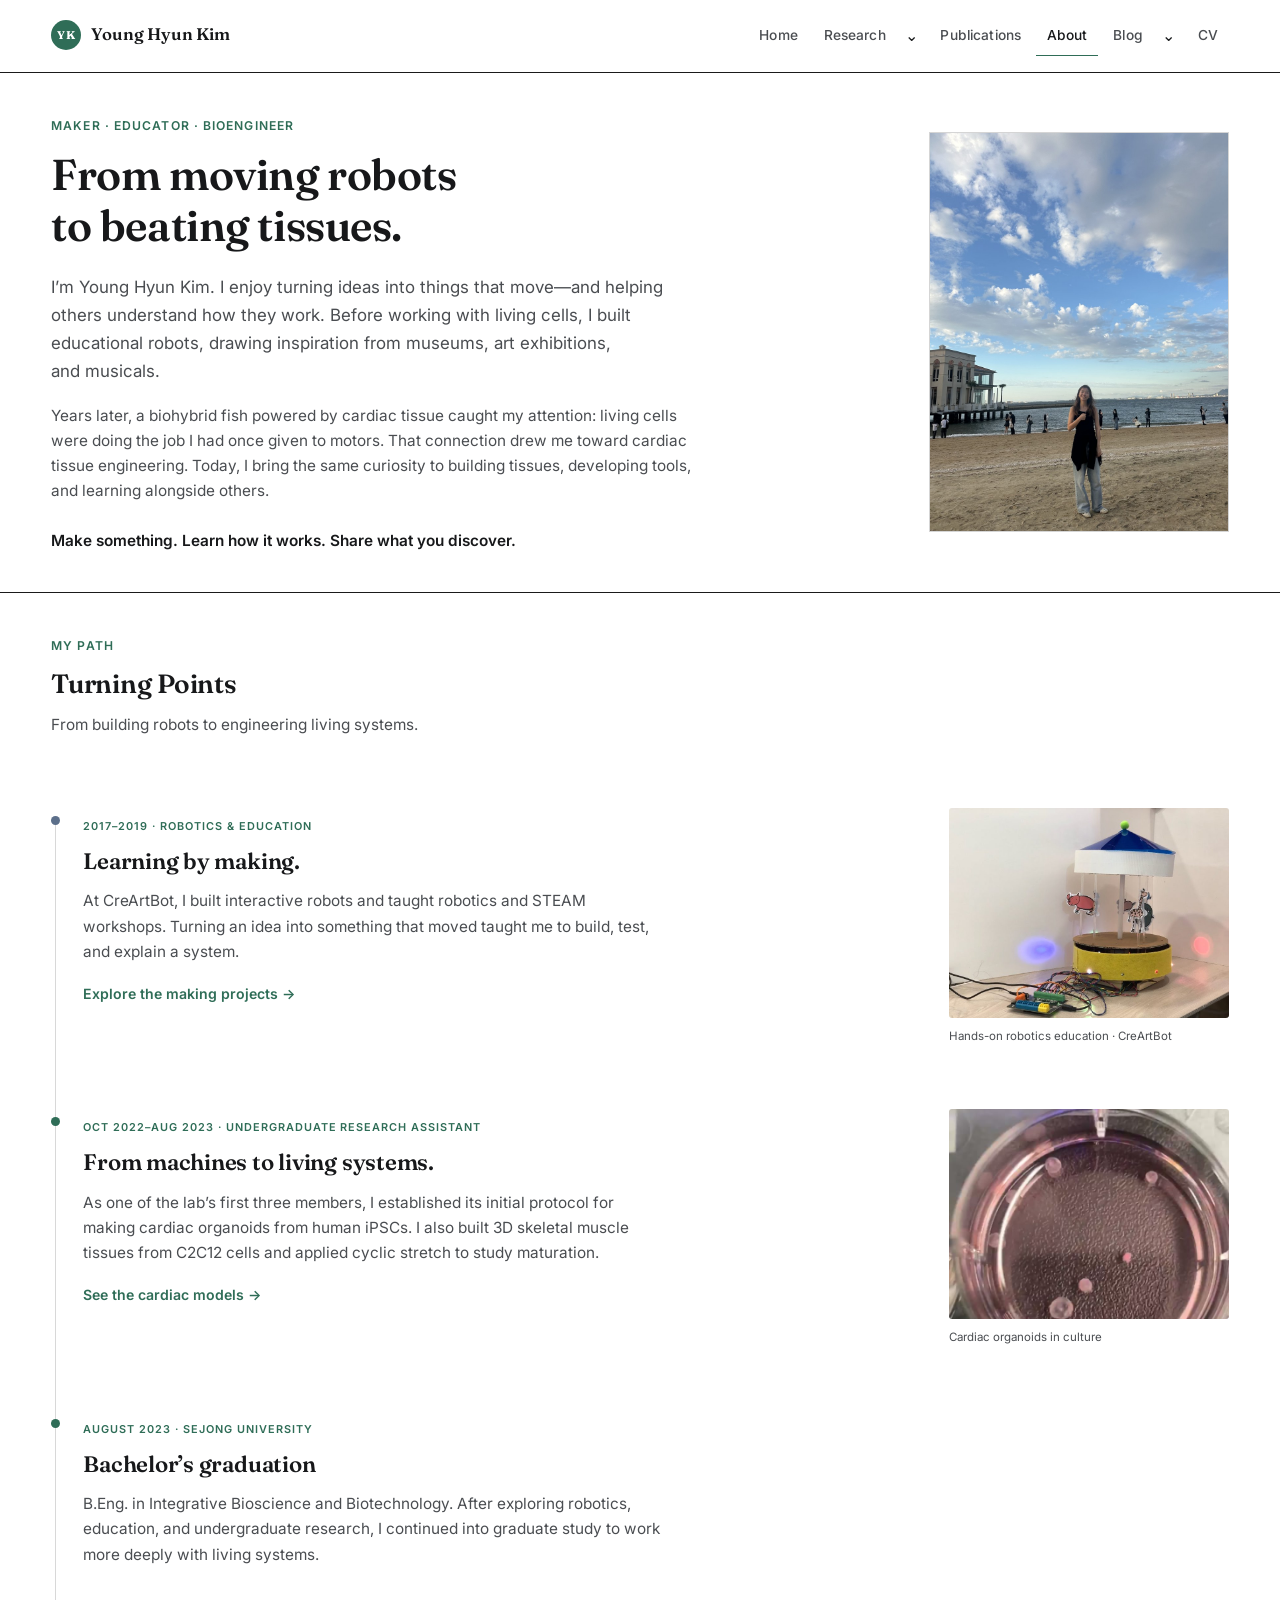
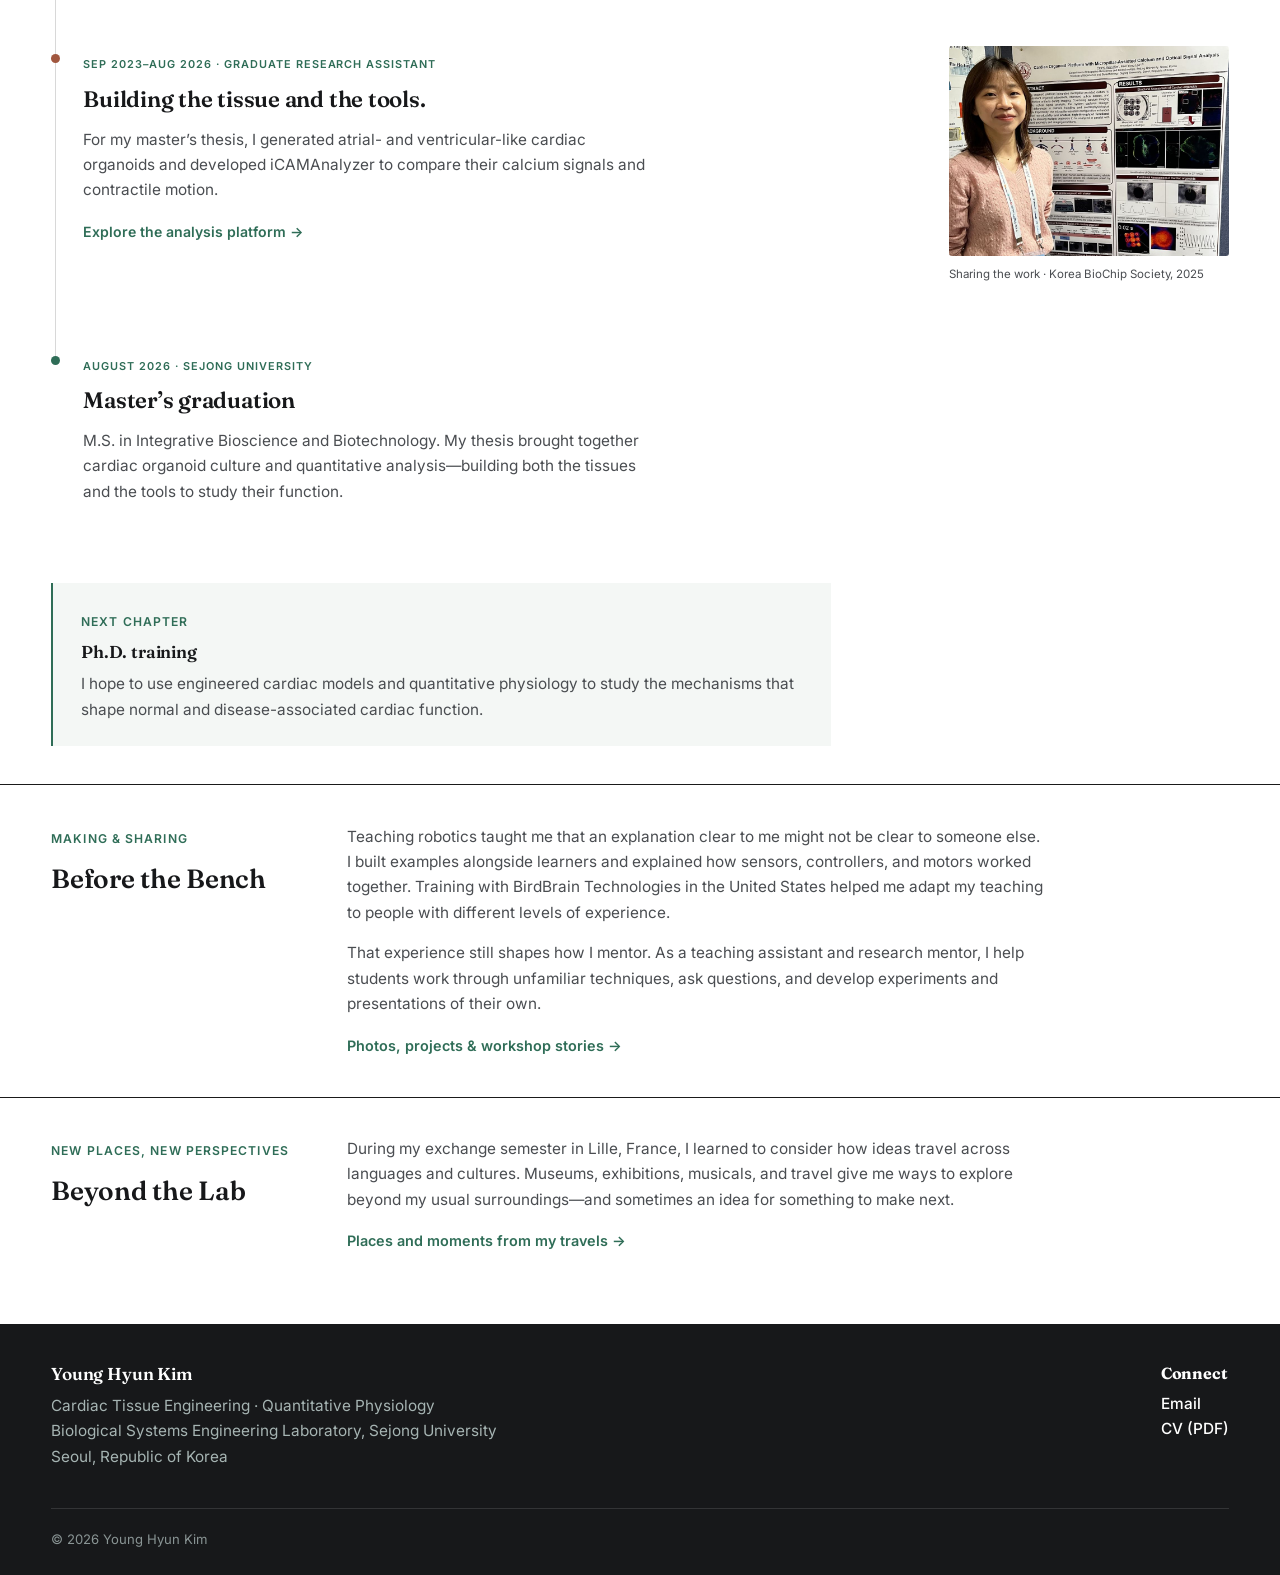
==== commit b5bce4a7: "Simplify About closing sections and remove selected award highlight" ====
--- a/about.html
+++ b/about.html
@@ -104,7 +104,6 @@
 <!-- Graduation photograph to be added when supplied by Young Hyun. -->
 </li>
 </ol>
-<p class="subtle about-highlight"><strong>Selected highlight:</strong> Grand Prize — 4th College of Life Sciences Academic Competition, Sejong University, 2016.</p>
 <div class="about-next">
 <span class="eyebrow">Next chapter</span>
 <h3>Ph.D. training</h3>
@@ -114,19 +113,16 @@
 </section>
 <section class="tight section-divider" id="before-the-bench">
 <div class="container about-note">
-<div><span class="eyebrow">A maker's mindset</span><h2>Before the Bench</h2></div>
-<div><p>Teaching robotics taught me that an explanation clear to me might not be clear to someone else. When learners struggled to adapt a robot’s design, I added explanations of how its sensors, controller, and motors worked together and built examples alongside them. Training with BirdBrain Technologies in the United States helped me adapt my teaching to people with different levels of experience.</p><a href="blog-making.html#teaching-and-making">Photos, projects &amp; workshop stories →</a></div>
-</div>
-</section>
+<div><span class="eyebrow">Making &amp; sharing</span><h2>Before the Bench</h2></div>
+<div><p>Teaching robotics taught me that an explanation clear to me might not be clear to someone else. I built examples alongside learners and explained how sensors, controllers, and motors worked together. Training with BirdBrain Technologies in the United States helped me adapt my teaching to people with different levels of experience.</p>
+<p>That experience still shapes how I mentor. As a teaching assistant and research mentor, I help students work through unfamiliar techniques, ask questions, and develop experiments and presentations of their own.</p>
+<a href="blog-making.html#teaching-and-making">Photos, projects &amp; workshop stories →</a></div>
+</div></section>
 <section class="tight section-divider" id="beyond-the-lab">
 <div class="container about-note">
-<div><span class="eyebrow">Learning together</span><h2>Teaching &amp; Mentoring</h2></div>
-<div><p>In the lab, I carry that attention to the learner into teaching and mentoring. As a teaching assistant in biochemistry and microbiology, and while guiding undergraduate researchers, I have helped students move from unfamiliar techniques to experiments and presentations of their own.</p><p>I value the practical conversations that make it easier to ask questions: explaining a workflow, working through a problem together, and making room for someone who is just starting out.</p></div>
-</div>
-</section>
-<section class="tight section-divider" id="outside-the-lab"><div class="container about-note">
-<div><span class="eyebrow">Beyond the lab</span><h2>New places, new perspectives.</h2></div>
-<div><p>During my exchange semester in Lille, France, I learned to consider how ideas travel across languages and cultures. Museums, exhibitions, musicals, and travel also give me ways to explore beyond my usual surroundings—and sometimes an idea for something to make next.</p><a href="blog-travel.html">Places and moments from my travels →</a></div>
+<div><span class="eyebrow">New places, new perspectives</span><h2>Beyond the Lab</h2></div>
+<div><p>During my exchange semester in Lille, France, I learned to consider how ideas travel across languages and cultures. Museums, exhibitions, musicals, and travel give me ways to explore beyond my usual surroundings—and sometimes an idea for something to make next.</p>
+<a href="blog-travel.html">Places and moments from my travels →</a></div>
 </div></section>
 </main><footer class="site-footer">
 <div class="container">
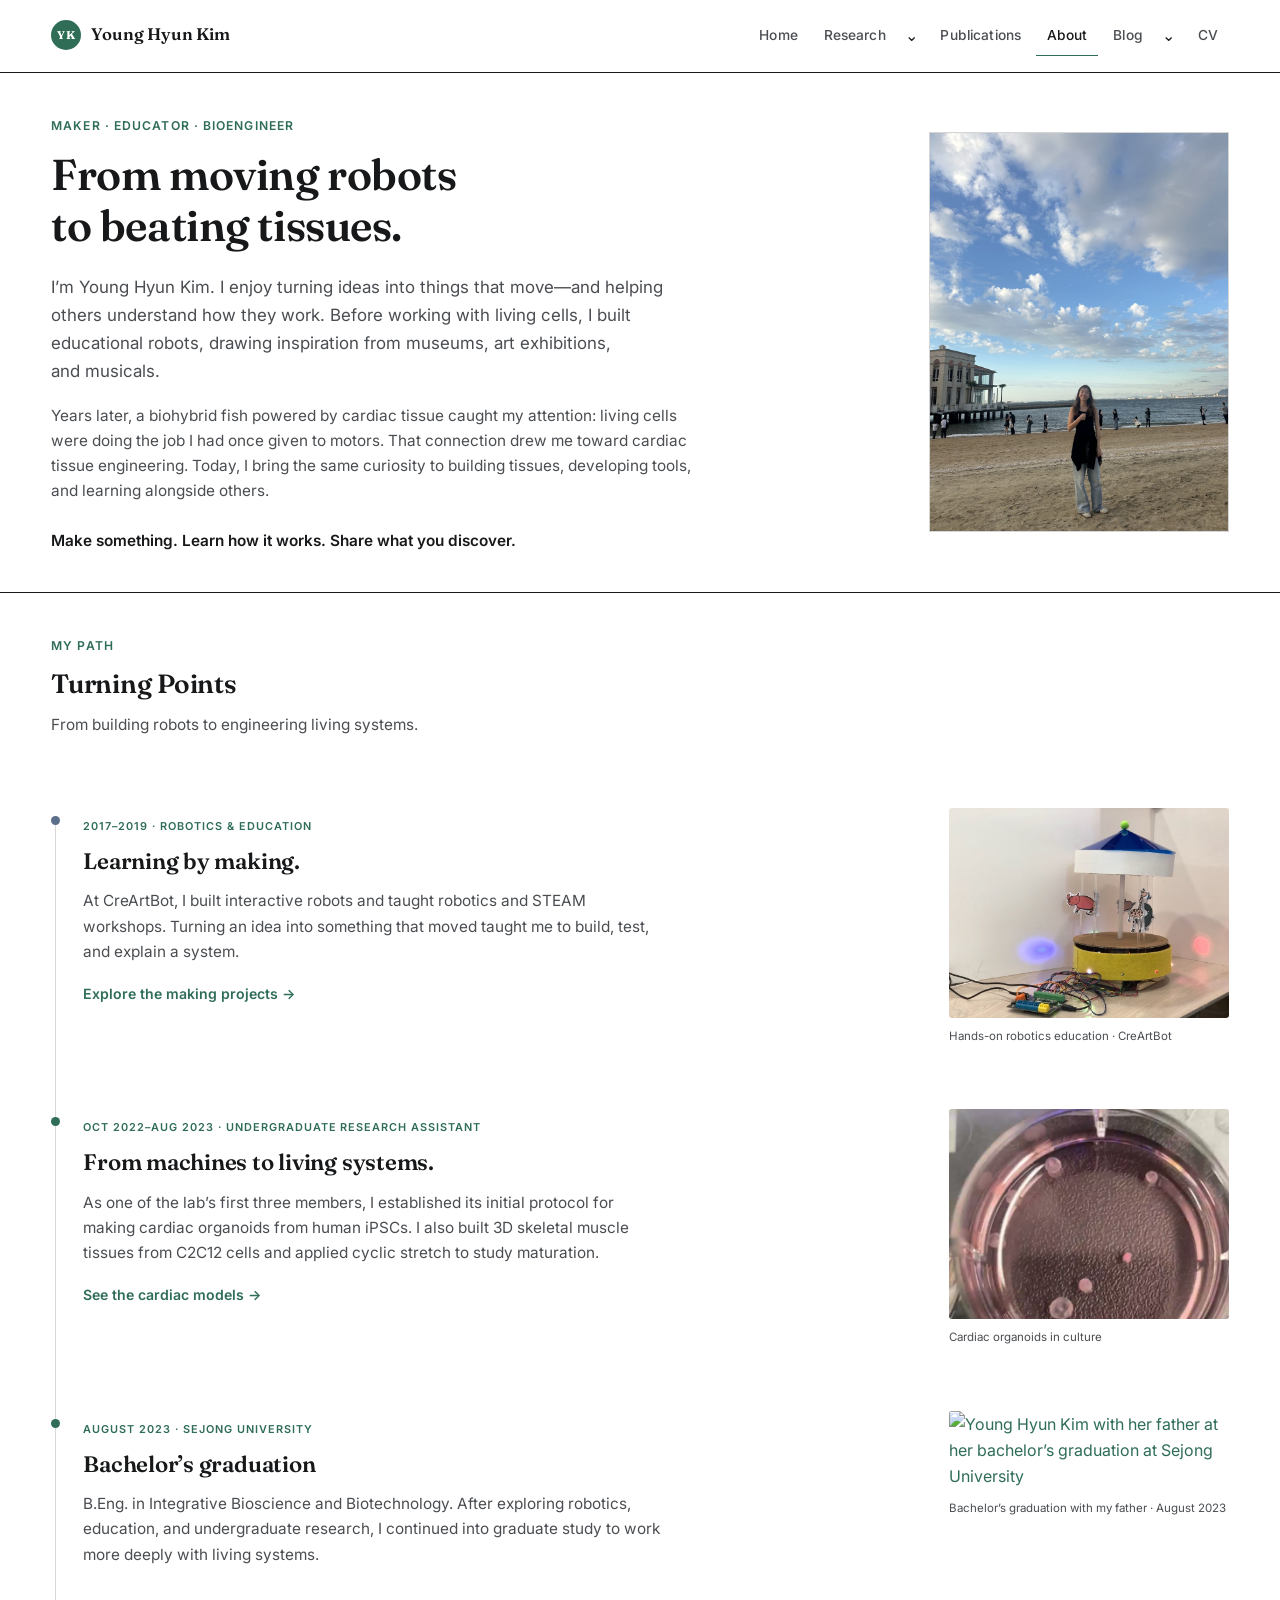
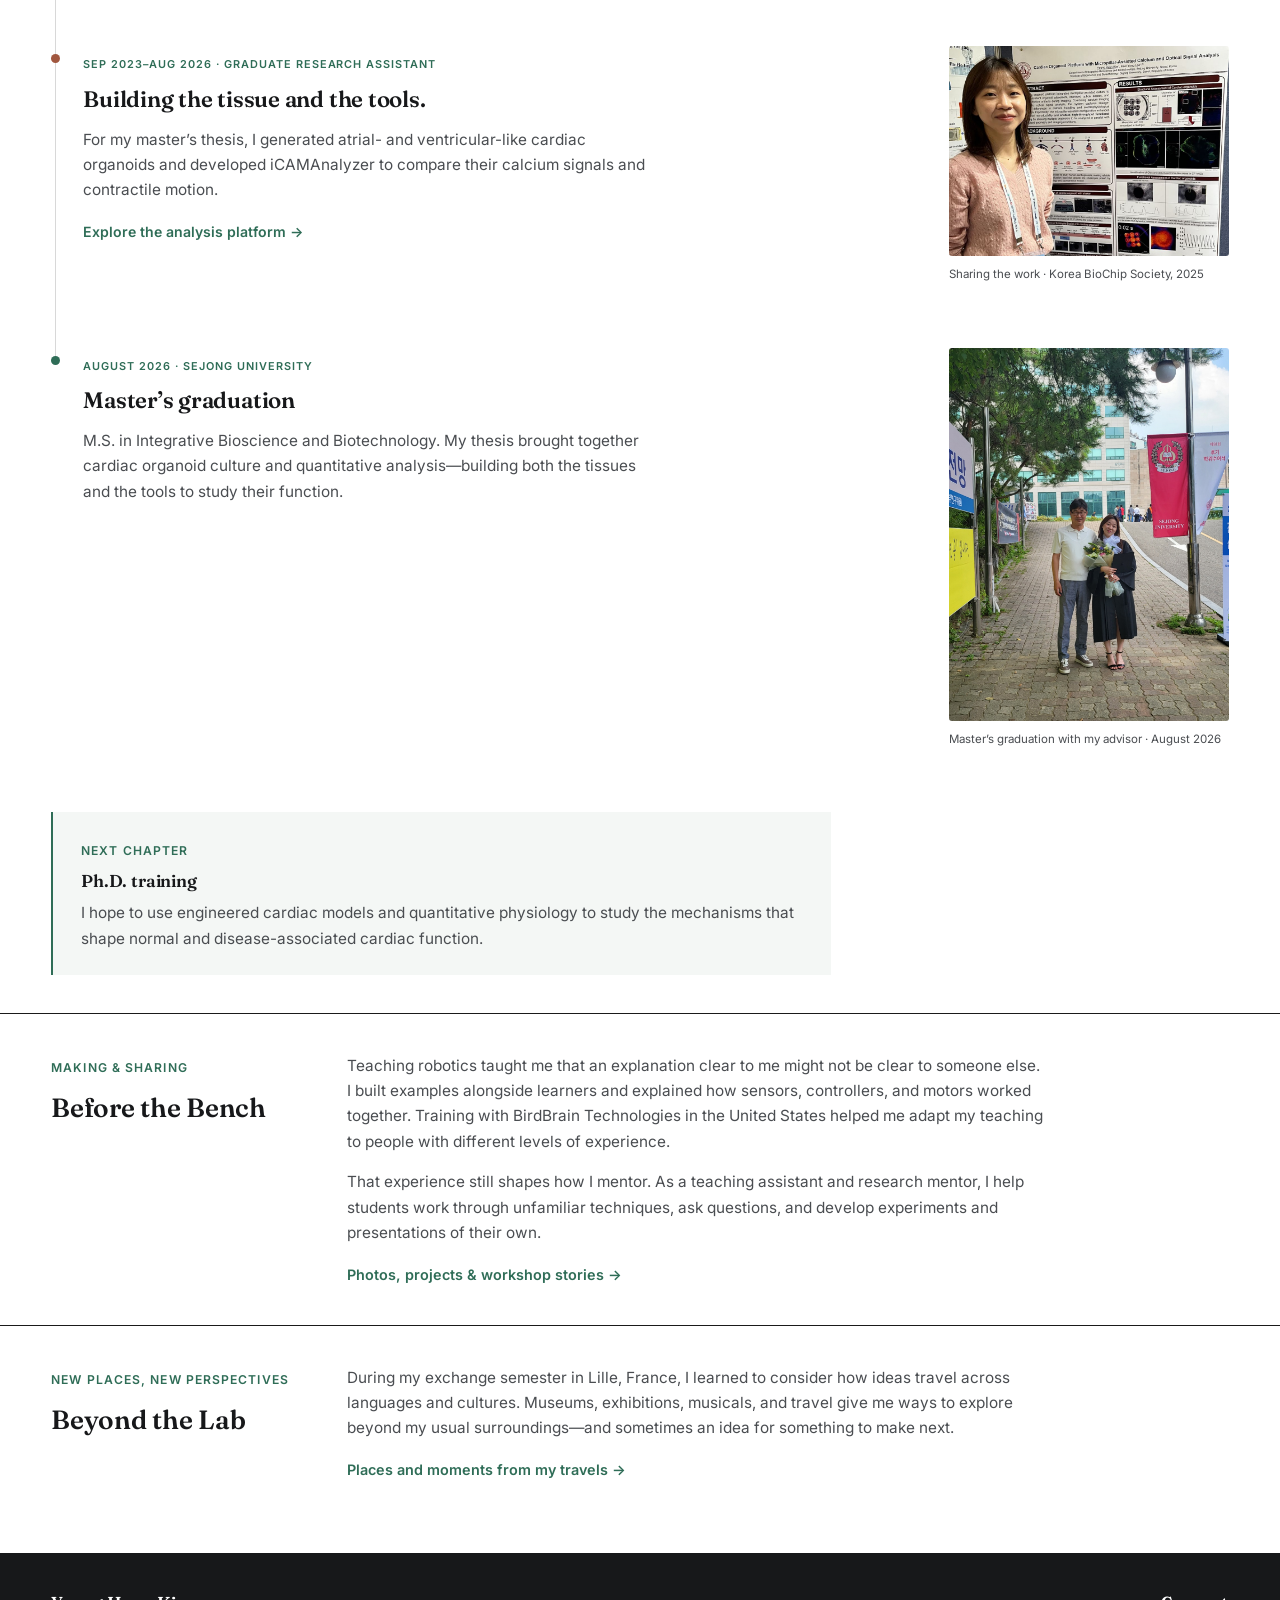
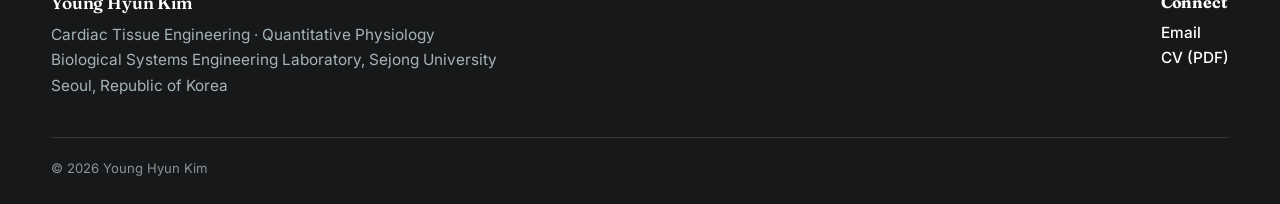
==== commit 01b0fbfd: "Add bachelor's and master's graduation photographs to About timeline" ====
--- a/about.html
+++ b/about.html
@@ -83,7 +83,7 @@
 <li class="about-path-step" id="bachelors-graduation">
 <span class="about-step-pin" style="background:var(--primary);" aria-hidden="true"></span>
 <div class="about-step-copy"><span class="eyebrow">August 2023 · Sejong University</span><h3>Bachelor’s graduation</h3><p>B.Eng. in Integrative Bioscience and Biotechnology. After exploring robotics, education, and undergraduate research, I continued into graduate study to work more deeply with living systems.</p></div>
-<!-- Graduation photograph to be added when supplied by Young Hyun. -->
+<figure class="about-step-media"><a href="assets/img/about/bachelors-graduation-2023.jpg" target="_blank" rel="noopener" aria-label="Open graduation photo"><img src="assets/img/about/bachelors-graduation-2023.jpg" alt="Young Hyun Kim with her father at her bachelor’s graduation at Sejong University" loading="lazy" decoding="async" style="height:auto;aspect-ratio:auto;object-fit:contain"/></a><figcaption>Bachelor’s graduation with my father · August 2023</figcaption></figure>
 </li>
 <li class="about-path-step">
 <span class="about-step-pin" style="background:var(--coral);" aria-hidden="true"></span>
@@ -101,7 +101,7 @@
 <li class="about-path-step" id="masters-graduation">
 <span class="about-step-pin" style="background:var(--primary);" aria-hidden="true"></span>
 <div class="about-step-copy"><span class="eyebrow">August 2026 · Sejong University</span><h3>Master’s graduation</h3><p>M.S. in Integrative Bioscience and Biotechnology. My thesis brought together cardiac organoid culture and quantitative analysis—building both the tissues and the tools to study their function.</p></div>
-<!-- Graduation photograph to be added when supplied by Young Hyun. -->
+<figure class="about-step-media"><a href="assets/img/about/masters-graduation-2026.jpg" target="_blank" rel="noopener" aria-label="Open graduation photo"><img src="assets/img/about/masters-graduation-2026.jpg" alt="Young Hyun Kim with her professor at her master’s graduation at Sejong University" loading="lazy" decoding="async" style="height:auto;aspect-ratio:auto;object-fit:contain"/></a><figcaption>Master’s graduation with my advisor · August 2026</figcaption></figure>
 </li>
 </ol>
 <div class="about-next">
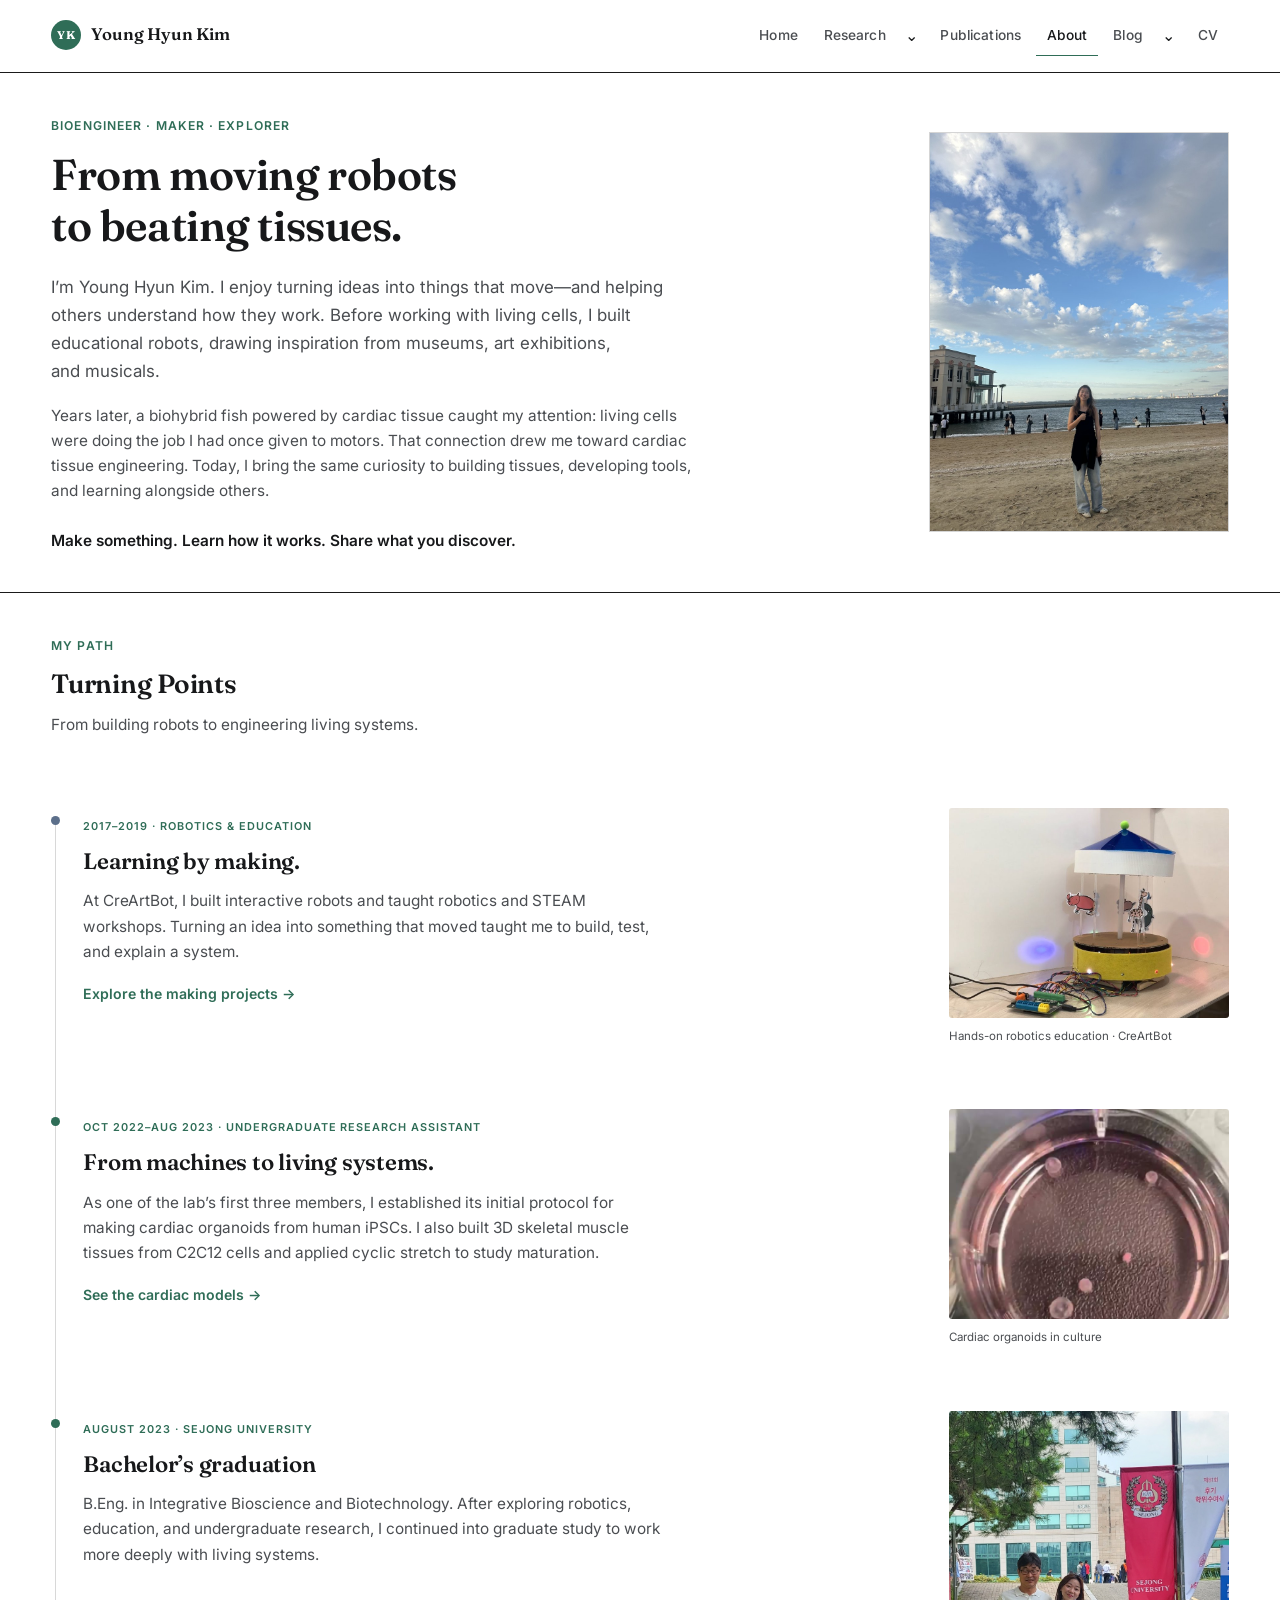
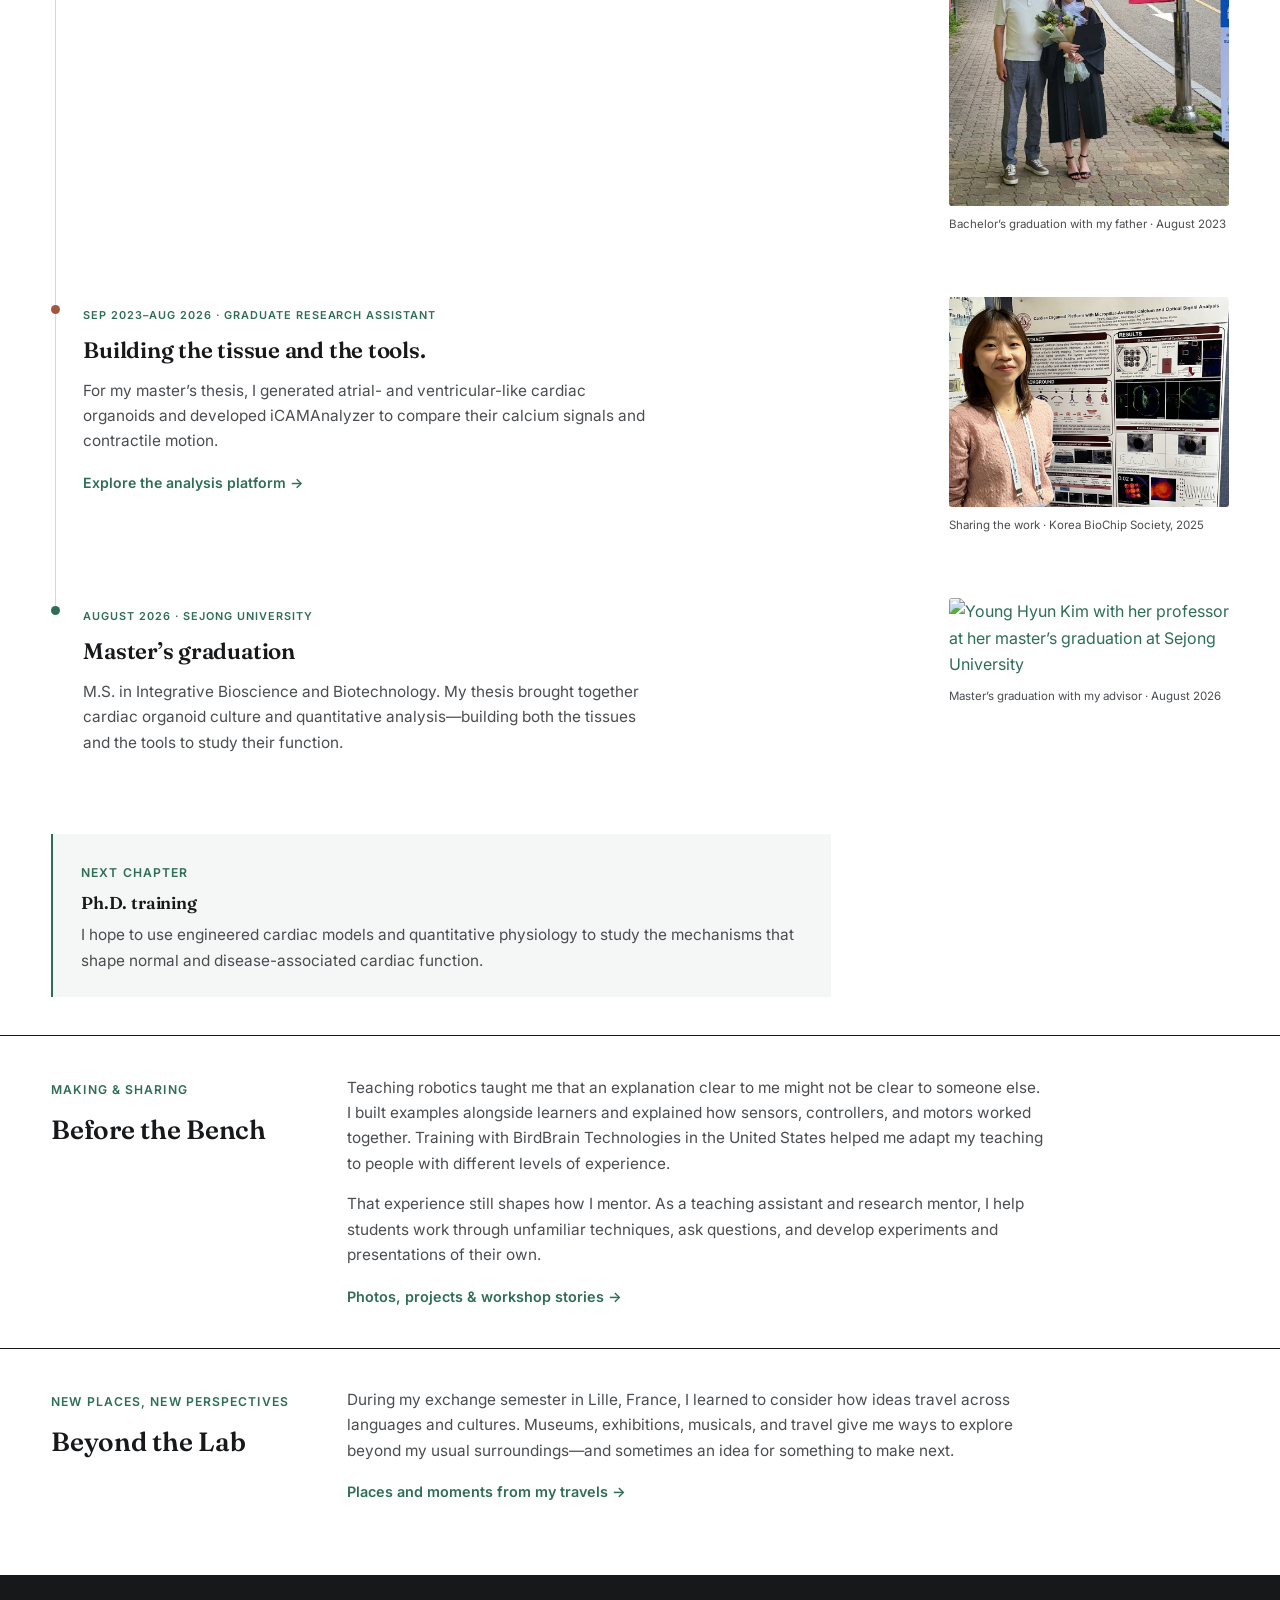
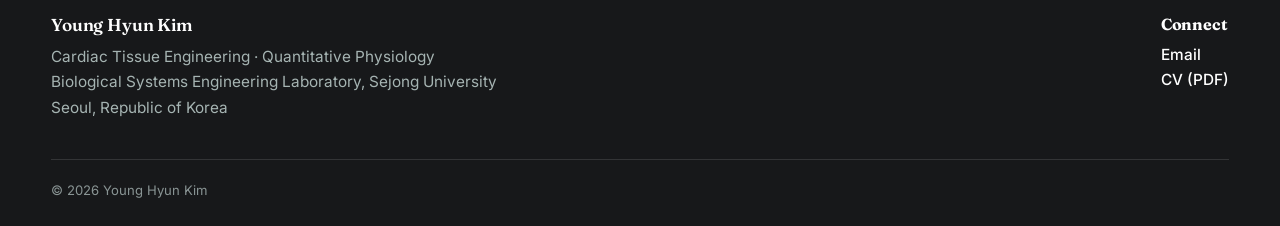
==== commit a6733d3e: "Correct graduation photo mapping and update About identity" ====
--- a/about.html
+++ b/about.html
@@ -37,7 +37,7 @@
 <section class="tight about-intro">
 <div class="container hero-grid">
 <div>
-<span class="eyebrow">Maker · Educator · Bioengineer</span>
+<span class="eyebrow">Bioengineer · Maker · Explorer</span>
 <h1>From moving robots<br/>to beating tissues.</h1>
 <p class="about-lead">I’m Young Hyun Kim. I enjoy turning ideas into things that move—and helping others understand how they work. Before working with living cells, I built educational robots, drawing inspiration from museums, art exhibitions, and musicals.</p>
 <p>Years later, a biohybrid fish powered by cardiac tissue caught my attention: living cells were doing the job I had once given to motors. That connection drew me toward cardiac tissue engineering. Today, I bring the same curiosity to building tissues, developing tools, and learning alongside others.</p>
@@ -83,7 +83,7 @@
 <li class="about-path-step" id="bachelors-graduation">
 <span class="about-step-pin" style="background:var(--primary);" aria-hidden="true"></span>
 <div class="about-step-copy"><span class="eyebrow">August 2023 · Sejong University</span><h3>Bachelor’s graduation</h3><p>B.Eng. in Integrative Bioscience and Biotechnology. After exploring robotics, education, and undergraduate research, I continued into graduate study to work more deeply with living systems.</p></div>
-<figure class="about-step-media"><a href="assets/img/about/bachelors-graduation-2023.jpg" target="_blank" rel="noopener" aria-label="Open graduation photo"><img src="assets/img/about/bachelors-graduation-2023.jpg" alt="Young Hyun Kim with her father at her bachelor’s graduation at Sejong University" loading="lazy" decoding="async" style="height:auto;aspect-ratio:auto;object-fit:contain"/></a><figcaption>Bachelor’s graduation with my father · August 2023</figcaption></figure>
+<figure class="about-step-media"><a href="assets/img/about/bachelors-graduation-2023.jpg?v=2" target="_blank" rel="noopener" aria-label="Open graduation photo"><img src="assets/img/about/bachelors-graduation-2023.jpg?v=2" alt="Young Hyun Kim with her father at her bachelor’s graduation at Sejong University" loading="lazy" decoding="async" style="height:auto;aspect-ratio:auto;object-fit:contain"/></a><figcaption>Bachelor’s graduation with my father · August 2023</figcaption></figure>
 </li>
 <li class="about-path-step">
 <span class="about-step-pin" style="background:var(--coral);" aria-hidden="true"></span>
@@ -101,7 +101,7 @@
 <li class="about-path-step" id="masters-graduation">
 <span class="about-step-pin" style="background:var(--primary);" aria-hidden="true"></span>
 <div class="about-step-copy"><span class="eyebrow">August 2026 · Sejong University</span><h3>Master’s graduation</h3><p>M.S. in Integrative Bioscience and Biotechnology. My thesis brought together cardiac organoid culture and quantitative analysis—building both the tissues and the tools to study their function.</p></div>
-<figure class="about-step-media"><a href="assets/img/about/masters-graduation-2026.jpg" target="_blank" rel="noopener" aria-label="Open graduation photo"><img src="assets/img/about/masters-graduation-2026.jpg" alt="Young Hyun Kim with her professor at her master’s graduation at Sejong University" loading="lazy" decoding="async" style="height:auto;aspect-ratio:auto;object-fit:contain"/></a><figcaption>Master’s graduation with my advisor · August 2026</figcaption></figure>
+<figure class="about-step-media"><a href="assets/img/about/masters-graduation-2026.jpg?v=2" target="_blank" rel="noopener" aria-label="Open graduation photo"><img src="assets/img/about/masters-graduation-2026.jpg?v=2" alt="Young Hyun Kim with her professor at her master’s graduation at Sejong University" loading="lazy" decoding="async" style="height:auto;aspect-ratio:auto;object-fit:contain"/></a><figcaption>Master’s graduation with my advisor · August 2026</figcaption></figure>
 </li>
 </ol>
 <div class="about-next">
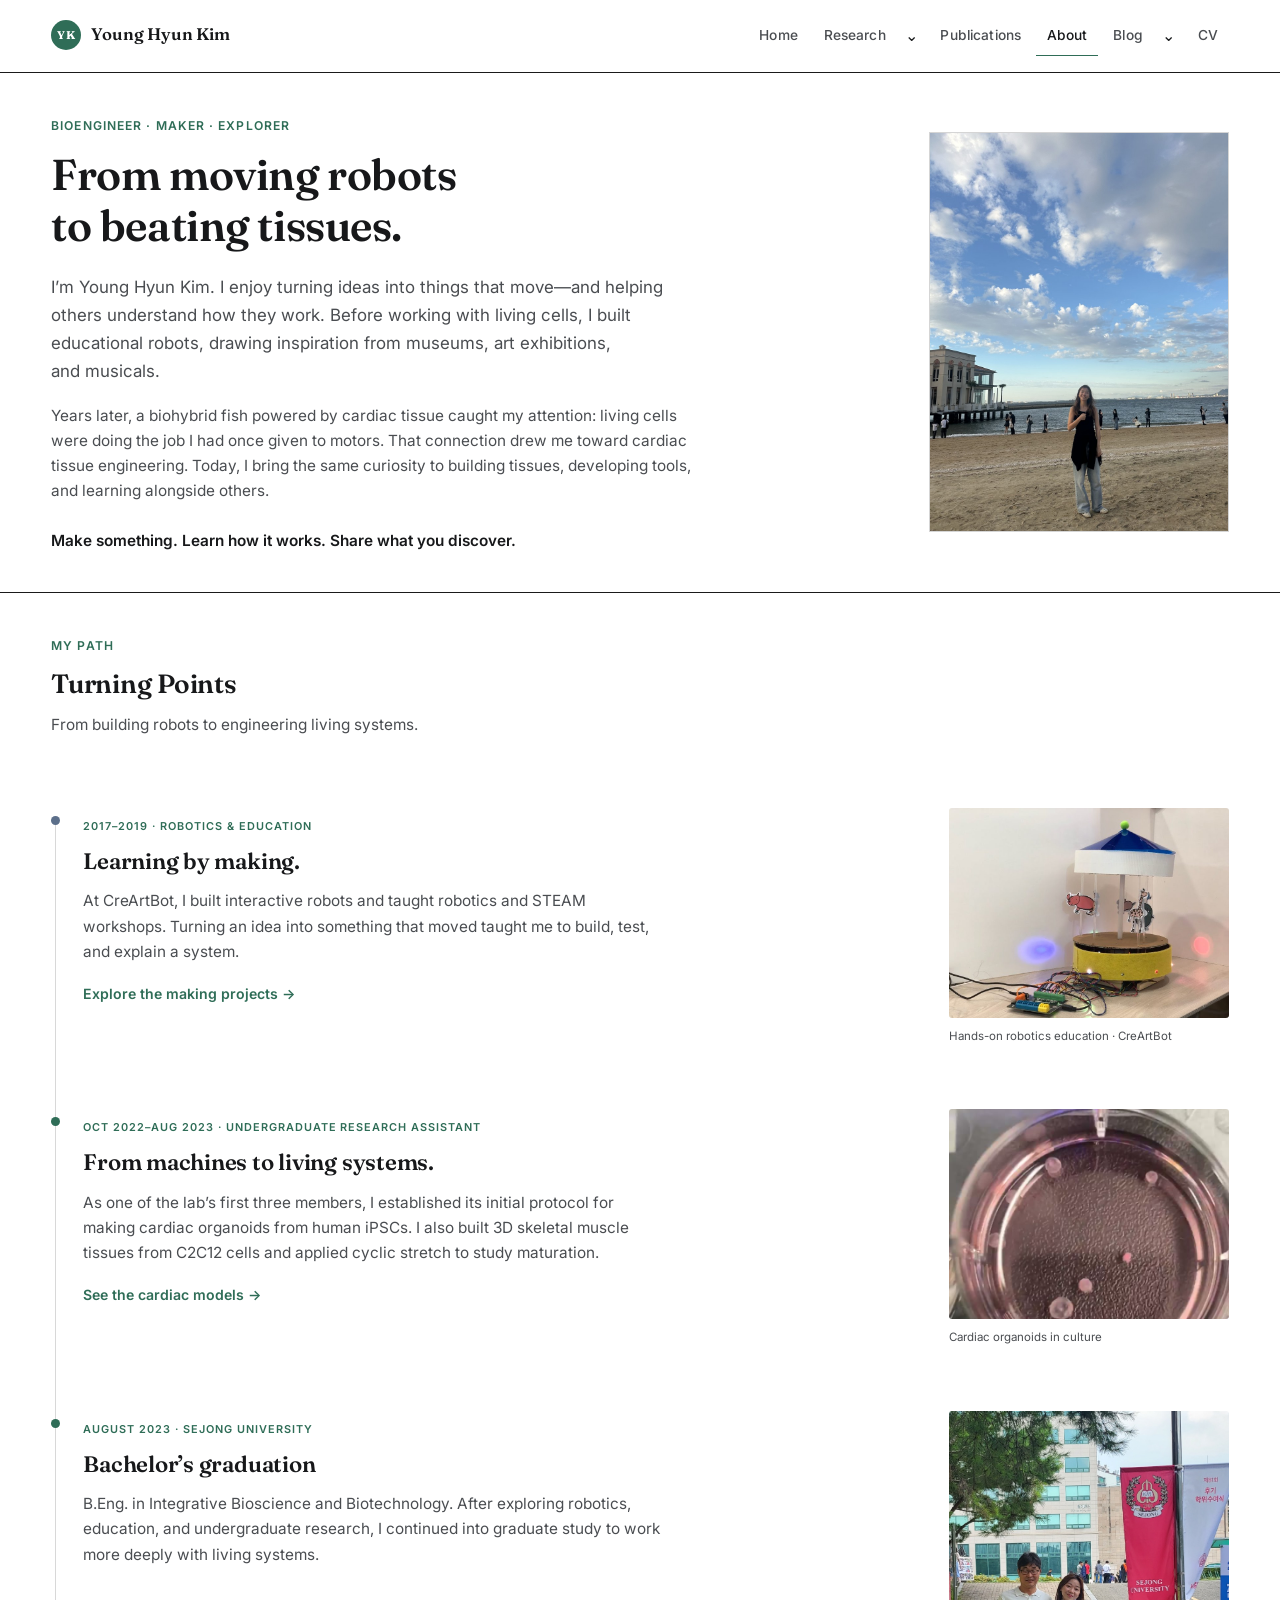
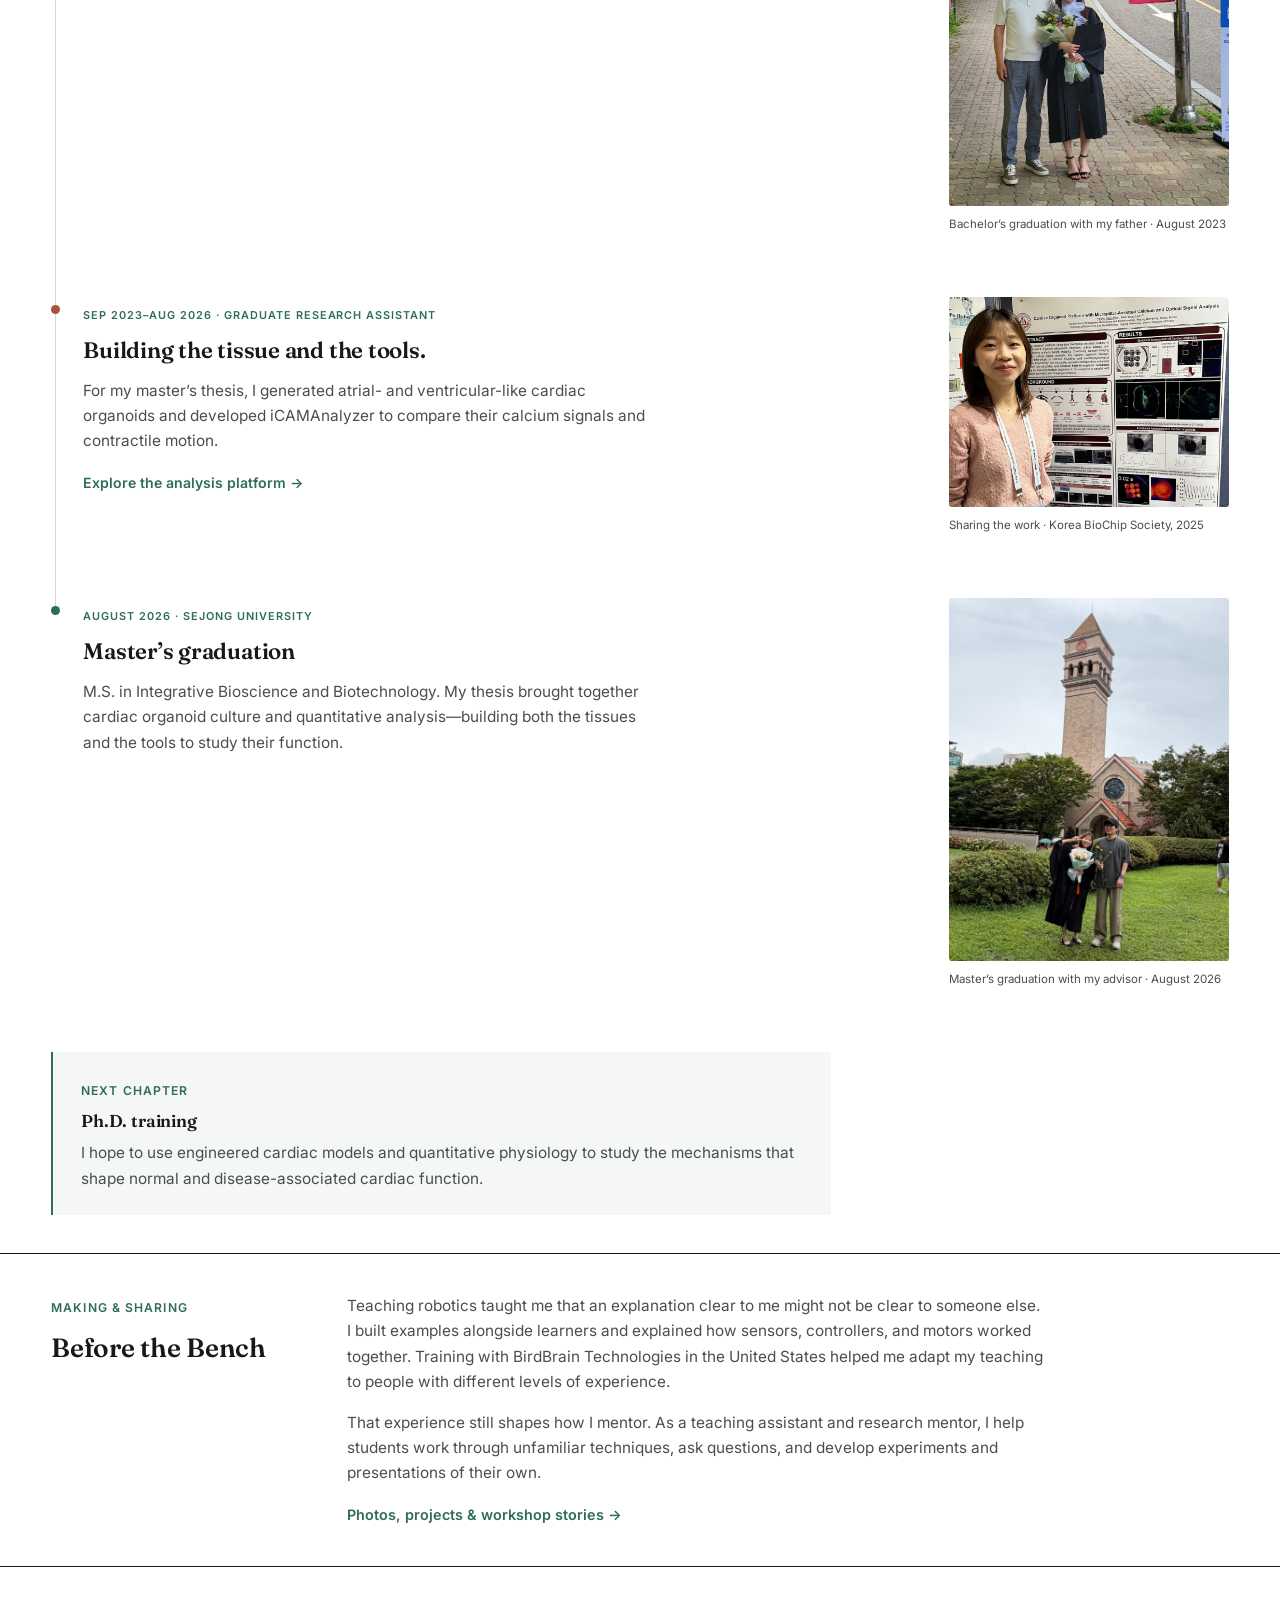
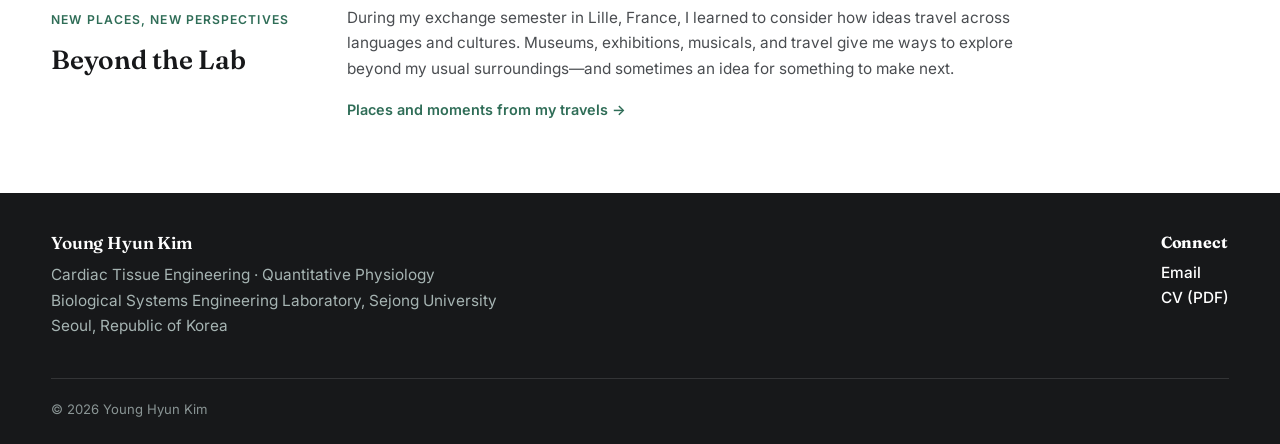
==== commit e50bbd05: "Repair corrupted master's graduation JPEG with verified image bytes" ====
--- a/about.html
+++ b/about.html
@@ -101,7 +101,7 @@
 <li class="about-path-step" id="masters-graduation">
 <span class="about-step-pin" style="background:var(--primary);" aria-hidden="true"></span>
 <div class="about-step-copy"><span class="eyebrow">August 2026 · Sejong University</span><h3>Master’s graduation</h3><p>M.S. in Integrative Bioscience and Biotechnology. My thesis brought together cardiac organoid culture and quantitative analysis—building both the tissues and the tools to study their function.</p></div>
-<figure class="about-step-media"><a href="assets/img/about/masters-graduation-2026.jpg?v=2" target="_blank" rel="noopener" aria-label="Open graduation photo"><img src="assets/img/about/masters-graduation-2026.jpg?v=2" alt="Young Hyun Kim with her professor at her master’s graduation at Sejong University" loading="lazy" decoding="async" style="height:auto;aspect-ratio:auto;object-fit:contain"/></a><figcaption>Master’s graduation with my advisor · August 2026</figcaption></figure>
+<figure class="about-step-media"><a href="assets/img/about/masters-graduation-2026.jpg?v=3" target="_blank" rel="noopener" aria-label="Open graduation photo"><img src="assets/img/about/masters-graduation-2026.jpg?v=3" alt="Young Hyun Kim with her professor at her master’s graduation at Sejong University" loading="lazy" decoding="async" style="height:auto;aspect-ratio:auto;object-fit:contain"/></a><figcaption>Master’s graduation with my advisor · August 2026</figcaption></figure>
 </li>
 </ol>
 <div class="about-next">
